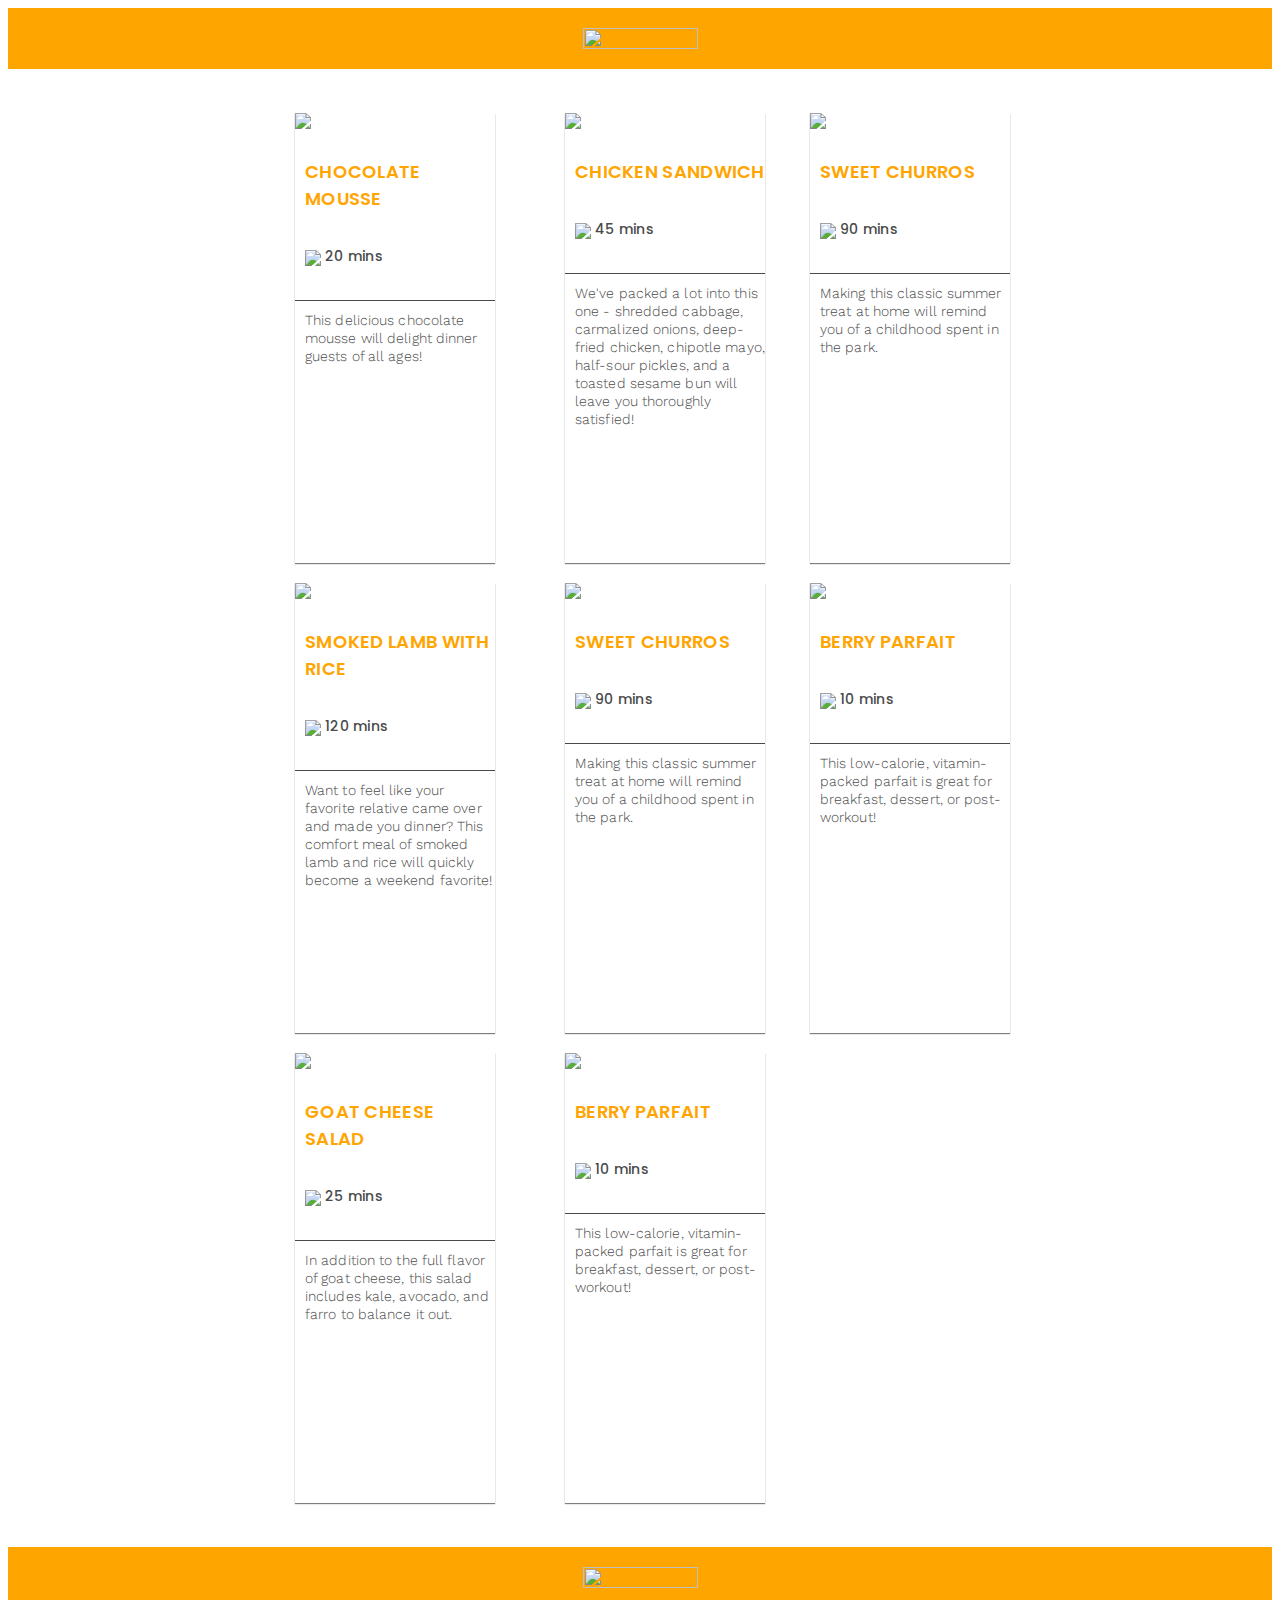
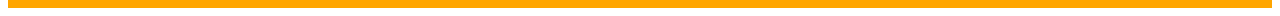
==== index.html @ 08251e48 "product page layouts" ====
<!DOCTYPE html>
<html>

  <head>
    <meta charset="utf-8">
    <title>Savory</title>
    <link rel="stylesheet" type="text/css" href="style.css" />
    <link href="https://fonts.googleapis.com/css?family=Poppins:400,600" rel="stylesheet">
    <link href="https://fonts.googleapis.com/css?family=Work+Sans" rel="stylesheet">
  </head>

  <body>

    <div class="container">

      <header>
        <img src="https://content.codecademy.com/courses/learn-css-grid/lesson-ii/savory.svg" class="logo">
      </header>

      <main>
        <div class="recipe a">
          <img src="https://content.codecademy.com/courses/learn-css-grid/lesson-ii/image-1.png" />
          <h2>CHOCOLATE MOUSSE</h2>
          <img src="https://content.codecademy.com/courses/learn-css-grid/lesson-ii/time.svg" class="time" />
          <p class="mins">20 mins</p>
          <p class="description">
            This delicious chocolate mousse will delight dinner guests of all ages!</p>
        </div>
        <div class="recipe b">
          <img src="https://content.codecademy.com/courses/learn-css-grid/lesson-ii/image-2.png" />
          <h2>SMOKED LAMB WITH RICE</h2>
          <img src="https://content.codecademy.com/courses/learn-css-grid/lesson-ii/time.svg" class="time" />
          <p class="mins">120 mins</p>
          <p class="description">
            Want to feel like your favorite relative came over and made you dinner? This comfort meal of smoked lamb and rice will quickly become a weekend favorite!
          </p>
        </div>
        <div class="recipe c">
          <img src="https://content.codecademy.com/courses/learn-css-grid/lesson-ii/image-5.png" />
          <h2>GOAT CHEESE SALAD</h2>
          <img src="https://content.codecademy.com/courses/learn-css-grid/lesson-ii/time.svg" class="time" />
          <p class="mins">25 mins</p>
          <p class="description">
            In addition to the full flavor of goat cheese, this salad includes kale, avocado, and farro to balance it out.</p>
        </div>
        <div class="recipe d">
          <img src="https://content.codecademy.com/courses/learn-css-grid/lesson-ii/image-4.png" />
          <h2>CHICKEN SANDWICH</h2>
          <img src="https://content.codecademy.com/courses/learn-css-grid/lesson-ii/time.svg" class="time" />
          <p class="mins">45 mins</p>
          <p class="description">
            We've packed a lot into this one - shredded cabbage, carmalized onions, deep-fried chicken, chipotle mayo, half-sour pickles, and a toasted sesame bun will leave you thoroughly satisfied!</p>
        </div>
        <div class="recipe e">
          <img src="https://content.codecademy.com/courses/learn-css-grid/lesson-ii/image-3.png" />
          <h2>SWEET CHURROS</h2>
          <img src="https://content.codecademy.com/courses/learn-css-grid/lesson-ii/time.svg" class="time" />
          <p class="mins">90 mins</p>
          <p class="description">
            Making this classic summer treat at home will remind you of a childhood spent in the park.</p>
        </div>
        <div class="recipe f">
          <img src="https://content.codecademy.com/courses/learn-css-grid/lesson-ii/image-6.png" />
          <h2>BERRY PARFAIT</h2>
          <img src="https://content.codecademy.com/courses/learn-css-grid/lesson-ii/time.svg" class="time" />
          <p class="mins">10 mins</p>
          <p class="description">
            This low-calorie, vitamin-packed parfait is great for breakfast, dessert, or post-workout!</p>
        </div>
        
        <div class="recipe e">
          <img src="https://content.codecademy.com/courses/learn-css-grid/lesson-ii/image-3.png" />
          <h2>SWEET CHURROS</h2>
          <img src="https://content.codecademy.com/courses/learn-css-grid/lesson-ii/time.svg" class="time" />
          <p class="mins">90 mins</p>
          <p class="description">
            Making this classic summer treat at home will remind you of a childhood spent in the park.</p>
        </div>
        <div class="recipe f">
          <img src="https://content.codecademy.com/courses/learn-css-grid/lesson-ii/image-6.png" />
          <h2>BERRY PARFAIT</h2>
          <img src="https://content.codecademy.com/courses/learn-css-grid/lesson-ii/time.svg" class="time" />
          <p class="mins">10 mins</p>
          <p class="description">
            This low-calorie, vitamin-packed parfait is great for breakfast, dessert, or post-workout!</p>
        </div>

      </main>

      <footer>
        <img src="https://content.codecademy.com/courses/learn-css-grid/lesson-ii/savory.svg" class="logo">
      </footer>

    </div>
  </body>

</html>
---- style.css ----
header, footer {
  background-color: #ffa500;
  text-align: center;
  min-width: 500px;
}

main {
  display: grid;
  grid-template-columns: 250px 250px;
  grid-template-rows: repeat(3, 450px);
  grid-gap: 20px;
  margin-top: 44px;
  justify-items: center;
  justify-content: center;
  align-items: stretch;
  align-content: center;
  grid-auto-rows: 500px;
  grid-auto-flow: column;
}

h2 {
  font-family: Poppins;
  font-size: 18px;
  font-weight: 600;
  letter-spacing: 0.3px;
  text-align: left;
  color: #ffa500;
  padding: 10px 0px 10px 10px;
}

img {
  width: 100%;
  height: auto;
}

.recipe {
  box-shadow: 0 1px 1px 0 rgba(0, 0, 0, 0.5);
  width: 200px;
}

.a {

}

.c {

}

.time {
  padding-left: 10px;
  padding-top: 10px;
  width: 20px;
  height: auto;
}

.mins {
  display: inline-block;
  font-family: Poppins;
  font-size: 14px;
  font-weight: 500;
  letter-spacing: 0.3px;
  text-align: left;
  color: #4a4a4a;
  position: relative;
  bottom: 5px;
}

.description {
  font-family: Work Sans;
  font-size: 14px;
  font-weight: 300;
  line-height: 1.29;
  letter-spacing: 0.1px;
  text-align: left;
  color: #4a4a4a;
  padding: 10px 0px 10px 10px;
  border-top: 1px solid #4a4a4a;
}

.logo {
  width: 115px;
  height: 21.1px;
  object-fit: contain;
  padding: 20px;
}

.container {
  min-width: 500px;
  margin: auto;
  grid-template-areas: "header header"
                       "nav nav"
                       "left right"
                       "footer footer";
  grid-template-columns: 200px 400px;
  grid-template-rows: 150px 200px 600px 200px;
}

header {
  grid-area: header;
}

footer {
  margin-top: 44px;
  grid-area: footer;
}

nav {
  grid-area: nav;
}

.left {
  grid-area: left;
}

.right {
  grid-area: right;
}
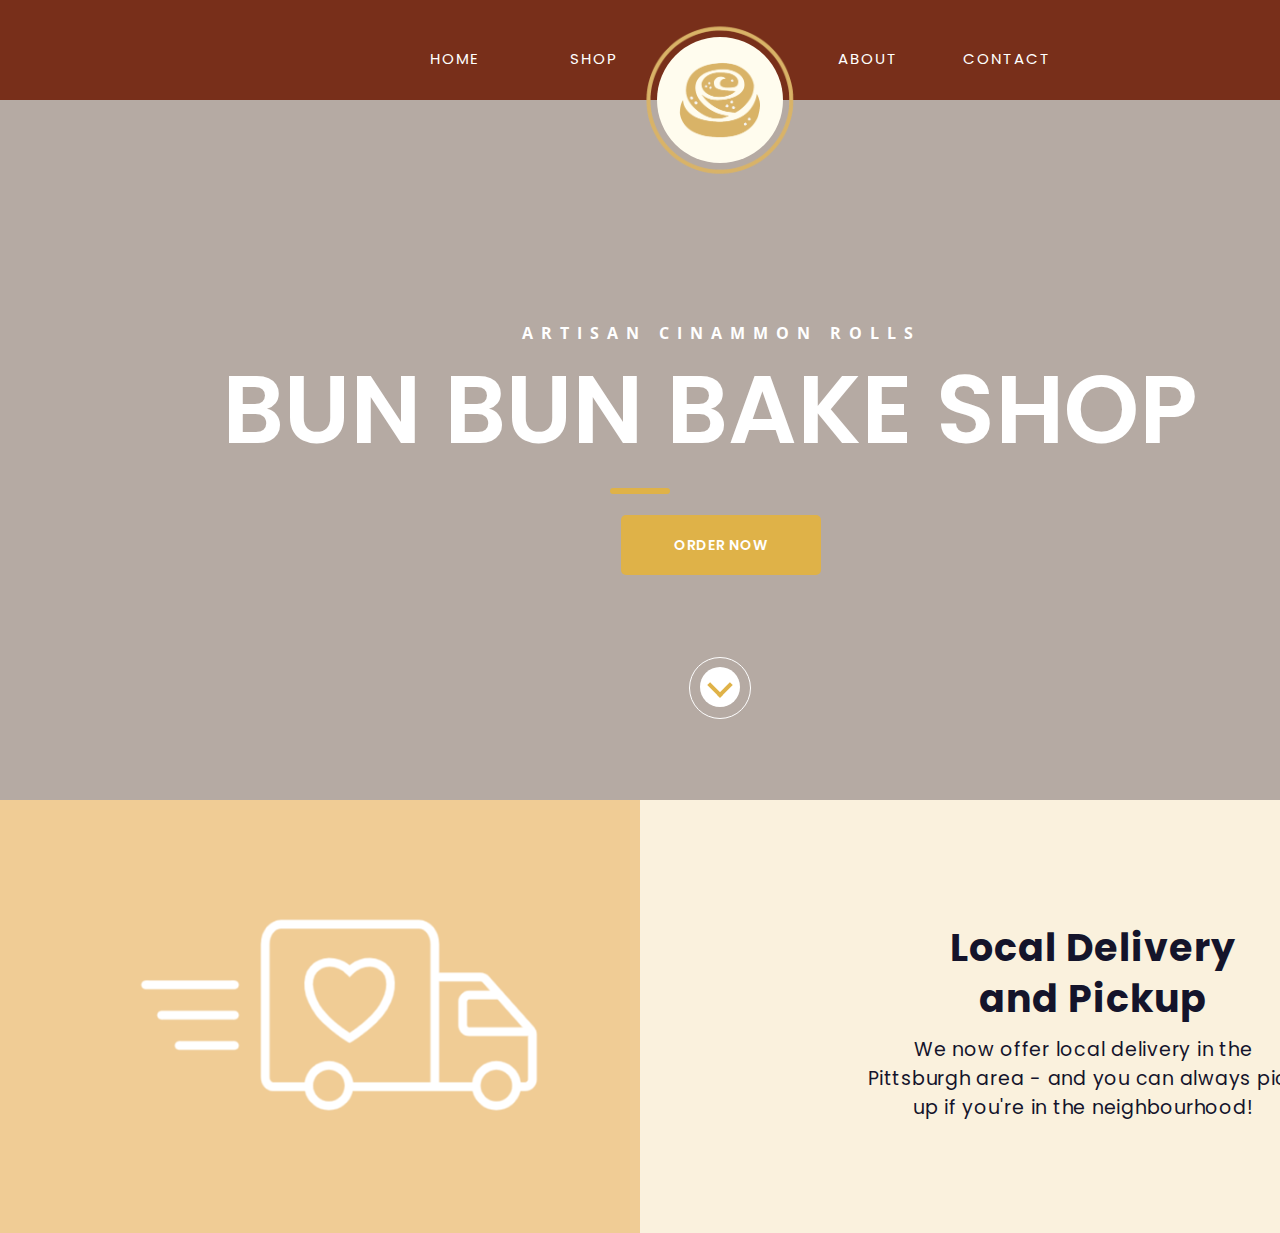
==== commit 3c786b10: "home page complete, static" ====
--- a/index.html
+++ b/index.html
@@ -1,97 +1,89 @@
-<!DOCTYPE html>
-<html>
+<!-- EXPORTED FROM FIGMA --> 
 
-  <head>
-    <meta charset="utf-8">
-    <title>Savory</title>
-    <link rel="stylesheet" type="text/css" href="style.css" />
-    <link href="https://fonts.googleapis.com/css?family=Poppins:400,600" rel="stylesheet">
-    <link href="https://fonts.googleapis.com/css?family=Work+Sans" rel="stylesheet">
-  </head>
+<html lang="en">
+          <head>
+            <meta charset="utf-8">
+          
+            <title>Bake Shop Home Page</title>
+            <meta name="description" content="Home page of Bun Bun Bake Shop, Nav Bar">
 
-  <body>
+            <link rel="stylesheet" href="style.css">
+            <link rel="preconnect" href="https://fonts.gstatic.com">
+            <link href="https://fonts.googleapis.com/css2?family=Poppins:wght@300;400;500;600;700&display=swap" rel="stylesheet">
+            <link href="https://fonts.googleapis.com/css2?family=Open+Sans:wght@400;700&display=swap" rel="stylesheet">
+            <!-- <link href="https://fonts.googleapis.com/css?family=Poppins" rel="stylesheet"> 
+            <link href="https://fonts.googleapis.com/css?family=Open+Sans" rel="stylesheet">
+            <link href="https://fonts.googleapis.com/css?family=Font+Awesome 5 Free&display=swap" rel="stylesheet"> -->
+          
+          </head>
+          
+          <body>
+              <div id="landing">
+                
+                <div  id="banner">
+                    
+                </div>
+                
 
-    <div class="container">
+                <div  id="bar">
+                </div>
+                <div class="nav" id="navhome">
+                  <div  id="navback"></div>
 
-      <header>
-        <img src="https://content.codecademy.com/courses/learn-css-grid/lesson-ii/savory.svg" class="logo">
-      </header>
+                  <ul>
+                    <li> HOME </li> <li> SHOP </li> <li> FILL </li><li> ABOUT </li> <li> CONTACT </li>
+                  </ul>
 
-      <main>
-        <div class="recipe a">
-          <img src="https://content.codecademy.com/courses/learn-css-grid/lesson-ii/image-1.png" />
-          <h2>CHOCOLATE MOUSSE</h2>
-          <img src="https://content.codecademy.com/courses/learn-css-grid/lesson-ii/time.svg" class="time" />
-          <p class="mins">20 mins</p>
-          <p class="description">
-            This delicious chocolate mousse will delight dinner guests of all ages!</p>
-        </div>
-        <div class="recipe b">
-          <img src="https://content.codecademy.com/courses/learn-css-grid/lesson-ii/image-2.png" />
-          <h2>SMOKED LAMB WITH RICE</h2>
-          <img src="https://content.codecademy.com/courses/learn-css-grid/lesson-ii/time.svg" class="time" />
-          <p class="mins">120 mins</p>
-          <p class="description">
-            Want to feel like your favorite relative came over and made you dinner? This comfort meal of smoked lamb and rice will quickly become a weekend favorite!
-          </p>
-        </div>
-        <div class="recipe c">
-          <img src="https://content.codecademy.com/courses/learn-css-grid/lesson-ii/image-5.png" />
-          <h2>GOAT CHEESE SALAD</h2>
-          <img src="https://content.codecademy.com/courses/learn-css-grid/lesson-ii/time.svg" class="time" />
-          <p class="mins">25 mins</p>
-          <p class="description">
-            In addition to the full flavor of goat cheese, this salad includes kale, avocado, and farro to balance it out.</p>
-        </div>
-        <div class="recipe d">
-          <img src="https://content.codecademy.com/courses/learn-css-grid/lesson-ii/image-4.png" />
-          <h2>CHICKEN SANDWICH</h2>
-          <img src="https://content.codecademy.com/courses/learn-css-grid/lesson-ii/time.svg" class="time" />
-          <p class="mins">45 mins</p>
-          <p class="description">
-            We've packed a lot into this one - shredded cabbage, carmalized onions, deep-fried chicken, chipotle mayo, half-sour pickles, and a toasted sesame bun will leave you thoroughly satisfied!</p>
-        </div>
-        <div class="recipe e">
-          <img src="https://content.codecademy.com/courses/learn-css-grid/lesson-ii/image-3.png" />
-          <h2>SWEET CHURROS</h2>
-          <img src="https://content.codecademy.com/courses/learn-css-grid/lesson-ii/time.svg" class="time" />
-          <p class="mins">90 mins</p>
-          <p class="description">
-            Making this classic summer treat at home will remind you of a childhood spent in the park.</p>
-        </div>
-        <div class="recipe f">
-          <img src="https://content.codecademy.com/courses/learn-css-grid/lesson-ii/image-6.png" />
-          <h2>BERRY PARFAIT</h2>
-          <img src="https://content.codecademy.com/courses/learn-css-grid/lesson-ii/time.svg" class="time" />
-          <p class="mins">10 mins</p>
-          <p class="description">
-            This low-calorie, vitamin-packed parfait is great for breakfast, dessert, or post-workout!</p>
-        </div>
-        
-        <div class="recipe e">
-          <img src="https://content.codecademy.com/courses/learn-css-grid/lesson-ii/image-3.png" />
-          <h2>SWEET CHURROS</h2>
-          <img src="https://content.codecademy.com/courses/learn-css-grid/lesson-ii/time.svg" class="time" />
-          <p class="mins">90 mins</p>
-          <p class="description">
-            Making this classic summer treat at home will remind you of a childhood spent in the park.</p>
-        </div>
-        <div class="recipe f">
-          <img src="https://content.codecademy.com/courses/learn-css-grid/lesson-ii/image-6.png" />
-          <h2>BERRY PARFAIT</h2>
-          <img src="https://content.codecademy.com/courses/learn-css-grid/lesson-ii/time.svg" class="time" />
-          <p class="mins">10 mins</p>
-          <p class="description">
-            This low-calorie, vitamin-packed parfait is great for breakfast, dessert, or post-workout!</p>
-        </div>
+                  <div id="carticon"> </div>
+                  <!--
+                  <span  id="e1_13">HOME</span>
+                  <span  id="e1_14">THE SHOP</span>
+                  <span  id="e1_15">ABOUT</span>
+                  <span  id="e1_16">CONTACT</span>
+                  -->
 
-      </main>
+                  <div class="logof">
+                    <div  id="e1_18"> </div>
+                    <div  id="e1_19"> </div>
+                  </div>
+                </div>
 
-      <footer>
-        <img src="https://content.codecademy.com/courses/learn-css-grid/lesson-ii/savory.svg" class="logo">
-      </footer>
+                <div id="e1_20">
+                  <span  id="subt"> Artisan Cinammon Rolls</span>
+                  <div id="e1_22">
+                    <div  id="e1_23">
+                      
+                    </div>
+                    <span  id="orderButton">ORDER NOW</span>
+                  </div>
+                  <span  id="e1_25">Bun Bun Bake Shop</span>
+                </div>
+                
+                <div id="e1_26">
+                  <div id="e1_27">
+                    <div  id="e1_28">
+                      
+                    </div>
+                    <div  id="e1_29">
+                      
+                    </div>
+                    <p>   <i class="arrow down" style="margin-left: 20.5;margin-top: 3px;"></i></p>
+                  </div>
+                </div> 
+              </div>
 
-    </div>
-  </body>
+              <!-- <div id="e1_33"> </div> -->
+              <div  class="splitrow" style="background-color:#F0CC95;left:0%;"> </div>
+              <div  class="splitrow" style="background-color:#FAF1DD;left:50%;"> </div>
+              <div id="hpicon"> </div>
+              
 
-</html>+              <div>
+                <!-- <div class="block"></div> -->
+                <h2 id="e1_35"> Local Delivery and Pickup </h2>
+                <!-- <span  id="e1_35">Local Delivery and Pickup</span> -->
+                <span  id="e1_36">We now offer local delivery in the Pittsburgh area - and you can always pick up if you're in the neighbourhood! </span>
+              </div>
+
+          </body>
+          </html>--- a/style.css
+++ b/style.css
@@ -114,4 +114,525 @@
 
 .right {
   grid-area: right;
-}+}
+
+#e1_3 { 
+  overflow:hidden;
+  background-color:rgba(255, 255, 255, 1);
+  width:1440px;
+  height:2305px;
+  position:absolute;
+}
+#landing { 
+  /* width:1440px;
+  height:800px;
+  position:absolute;
+  left:0px;
+  top:0px; */
+}
+#e1_5 { 
+  width:1440px;
+  height:800px;
+  position:absolute;
+  left:0px;
+  top:0px;
+}
+#banner { 
+  /* background-color:rgba(0, 0, 0, 0.36); */
+  width:1440px;
+  height:800px;
+  position:absolute;
+  left:0px;
+  top:0px;
+  background-image:url(images/eheader_bg.png);
+  background-repeat:no-repeat;
+  background-size:cover;
+  box-shadow:0 3000px rgb(50 20 0 / 36%) inset;
+}
+#e1_7 { 
+  transform: rotate(-90deg);
+    border: 1px solid rgba(255, 255, 255, 1);
+    width: 82px;
+    height: 1px;
+    position: relative;
+    /* left: 678px; */
+    top: 799px;
+    margin-left: auto;
+    margin-right: auto;
+}
+#e1_8 { 
+  transform: rotate(-3.12737043874882e-22deg);
+  border:1px solid rgba(255, 255, 255, 1);
+  width:530px;
+  height:1px;
+  position:absolute;
+  left:830px;
+  top:100px;
+}
+#e1_9 { 
+  transform: rotate(-3.3078712509457656e-16deg);
+  border:1px solid rgba(255, 255, 255, 1);
+  width:530px;
+  height:1px;
+  position:absolute;
+  left:80px;
+  top:100px;
+}
+#bar { 
+  background-color:rgba(223, 178, 72, 1);
+  width:60px;
+  height:6px;
+  position:relative;
+  /* left:691px; */
+  top:480px;
+  margin-left: auto;
+  margin-right:auto;
+  border-top-left-radius:50px;
+  border-top-right-radius:50px;
+  border-bottom-left-radius:50px;
+  border-bottom-right-radius:50px;
+}
+
+.nav {
+  margin:0;
+  padding: 20px 0;
+
+}
+
+.nav li {
+  color:white;
+  font-family:Poppins;
+  text-align:center;
+  font-size:15px;
+  letter-spacing:2;
+  line-height: 6.5px;
+  position:relative;
+  left:339px;
+  /* top:0px; */
+  display: inline-block;
+  width: 135px;
+
+}
+
+.block{
+  background-color:#F0CC95;
+  width:50%;
+  position:absolute;
+  left:0px;
+}
+
+#navbar { 
+  width:1441px;
+  height:183px;
+  position:absolute;
+  left:0px;
+  top:0px;
+
+}
+#navback { 
+  background-color:rgba(109, 26, 2, 0.85);
+  width:1441px;
+  height:100px;
+  position:absolute;
+  left:0px;
+  top:0px;
+}
+#e1_13 { 
+  color:rgba(255, 255, 255, 1);
+  width:135px;
+  height:100px;
+  position:absolute;
+  left:339px;
+  top:0px;
+  font-family:Poppins;
+  text-align:center;
+  font-size:15px;
+  letter-spacing:3;
+  line-height:px;
+}
+#e1_14 { 
+  color:rgba(255, 255, 255, 1);
+  width:135px;
+  height:100px;
+  position:absolute;
+  left:479px;
+  top:0px;
+  font-family:Poppins;
+  text-align:center;
+  font-size:15px;
+  letter-spacing:3;
+  line-height:px;
+}
+#e1_15 { 
+  color:rgba(255, 255, 255, 1);
+  width:134px;
+  height:100px;
+  position:absolute;
+  left:837px;
+  top:0px;
+  font-family:Poppins;
+  text-align:center;
+  font-size:15px;
+  letter-spacing:3;
+  line-height:px;
+}
+#e1_16 { 
+  color:rgba(255, 255, 255, 1);
+  width:135px;
+  height:100px;
+  position:absolute;
+  left:969px;
+  top:0px;
+  font-family:Poppins;
+  text-align:center;
+  font-size:15px;
+  letter-spacing:3;
+  line-height:px;
+}
+.logof { 
+  width:202px;
+  height:166px;
+  position:absolute;
+  left:619px;
+  top:17px;
+}
+#e1_18 { 
+  border-radius:500px;
+  background-color:rgba(255, 252, 238, 1);
+  width:126px;
+  height:126px;
+  position:absolute;
+  left:38px;
+  top:20px;
+}
+#e1_19 { 
+  width:202px;
+  height:166px;
+  position:absolute;
+  left:0px;
+  top:0px;
+  background-image:url(images/e95_957843_transparent_cinnamon_rolls_png_cinnamon_roll_icon_png_1.png);
+  background-repeat:no-repeat;
+  background-size:cover;
+}
+#e1_20 { 
+  width:1440px;
+  height:249px;
+  position:absolute;
+  left:1px;
+  top:326px;
+}
+#subt { 
+
+  color: white;
+    font-family: Open Sans;
+    font-style: normal;
+    font-weight: bold;
+    font-size: 16px;
+    line-height: 14px;
+    /* display: flex; */
+    /* align-items: center; */
+    /* text-align: center; */
+    letter-spacing: 0.5em;
+    text-transform: uppercase;
+    position: absolute;
+    left: 50%;
+    transform: translate(-50%, 0%);
+
+    /*
+  color: white;
+  font-family: Open Sans;
+  font-style: normal;
+  font-weight: bold;
+  font-size: 16px;
+  line-height: 14px;  
+  display: flex;
+  align-items: center;
+  text-align: center;
+  letter-spacing: 0.5em;
+  text-transform: uppercase;
+
+  /*transform: rotate(-5.148328309985126e-15deg);
+  color:rgba(255, 255, 255, 1);
+  width:1440px;
+  height:18.385713577270508px;
+  position:absolute;
+  left:0px;
+  top:1.1368683772161603e-13px;
+  font-family:Open Sans;
+  text-align:center;
+  font-size:16px;
+  letter-spacing:50;
+  line-height:px; */
+}
+#e1_22 { 
+  width:200px;
+  height:60px;
+  position:absolute;
+  left:620px;
+  top:189px;
+}
+#e1_23 { 
+  background-color:rgba(223.00000190734863, 178.00000458955765, 72.00000330805779, 1);
+  width:200px;
+  height:60px;
+  position:absolute;
+  left:0px;
+  top:0px;
+  border-top-left-radius:5px;
+  border-top-right-radius:5px;
+  border-bottom-left-radius:5px;
+  border-bottom-right-radius:5px;
+}
+#orderButton { 
+  position: absolute;
+  left: 51%;
+  right: 0%;
+  top: 0%;
+  bottom: 0%;
+  transform: translate(-50%,0%);
+  
+  font-family: Poppins;
+  font-style: normal;
+  font-weight: 600;
+  font-size: 14px;
+  line-height: 20px;
+  /* or 143% */
+  
+  display: flex;
+  align-items: center;
+  text-align: center;
+  letter-spacing: 0.05em;
+  color:white;
+
+/*
+  color:rgba(255, 255, 255, 1);
+  width:200px;
+  height:60px;
+  position:absolute;
+  left:0px;
+  top:0px;
+  font-family:Poppins;
+  text-align:center;
+  font-size:14px;
+  letter-spacing:5;
+  line-height:px;
+  */
+}
+#e1_25 { 
+  color:rgba(255, 255, 255, 1);
+  width:998px;
+  height:139px;
+  position:absolute;
+  left:221px;
+  top:14px;
+  
+  /*
+  font-family:Poppins;
+  text-align:center;
+  font-size:96px;
+  letter-spacing:0;
+  line-height:px; */
+
+  font-family: Poppins;
+  font-style: normal;
+  font-weight: 550;
+  font-size: 96px;
+  line-height: 0px;
+  /* or 0% */
+  
+  display: flex;
+  align-items: center;
+  text-align: center;
+  text-transform: uppercase;
+}
+#e1_26 { 
+  width:60px;
+  height:60px;
+  position:absolute;
+  left:690px;
+  top:657px;
+}
+#e1_27 { 
+  width:60px;
+  height:60px;
+  position:absolute;
+  left:0px;
+  top:0px;
+}
+#e1_28 { 
+  border-radius:500px;
+  border:1px solid rgba(255, 255, 255, 1);
+  width:60px;
+  height:60px;
+  position:absolute;
+  left:-1px;
+  top:0px;
+}
+#e1_29 { 
+  border-radius:500px;
+  background-color:rgba(255, 255, 255, 1);
+  width:40px;
+  height:40px;
+  position:absolute;
+  left:10px;
+  top:10px;
+}
+#e1_30 { 
+  color:rgba(51.00000075995922, 51.00000075995922, 51.00000075995922, 1);
+  width:40px;
+  height:40.000003814697266px;
+  position:absolute;
+  left:10px;
+  top:9.999990463256836px;
+  font-family:Font Awesome 5 Free;
+  text-align:center;
+  font-size:20px;
+  letter-spacing:0;
+}
+#e1_31 { 
+  border:2px solid rgba(255, 255, 255, 1);
+  width:24px;
+  height:43px;
+  position:absolute;
+  left:38px;
+  top:388px;
+}
+#e1_32 { 
+  transform: rotate(180deg);
+  border:2px solid rgba(255, 255, 255, 1);
+  width:24px;
+  height:43px;
+  position:absolute;
+  left:1407px;
+  top:388px;
+}
+#e1_33 { 
+  background-color:rgba(249.6875050663948, 241.0063236951828, 220.55729538202286, 1);
+  width:1440px;
+  height:433px;
+  position:absolute;
+  left:0px;
+  top:800px;
+}
+#e1_34 { 
+  background-color:rgba(240.12501418590546, 203.7060508131981, 149.07761335372925, 1);
+  width:721px;
+  height:433px;
+  position:absolute;
+  left:0px;
+  top:800px;
+}
+
+h2 {
+  font-family: Poppins;
+  font-style: normal;
+  font-weight: 700;
+  font-size: 38px;
+  line-height: 136%; 
+  
+  text-align: center;
+  letter-spacing: 1px;
+  
+  color: #14142B;
+}
+
+#e1_35 { 
+  position: absolute;
+  width:365px;
+  height:102px;
+  left:900px;
+  top:880px;
+  /*
+  left: 62.5%;
+  right: 12.15%;
+  top: 38.83%;
+  bottom: 56.75%; */
+  /*
+  font-family: Poppins;
+  font-style: normal;
+  font-weight: 700;
+  font-size: 38px;
+  line-height: 136%; 
+  
+  text-align: center;
+  letter-spacing: 1px;
+  
+  color: #14142B;
+  */
+
+}
+#e1_36 { 
+  color:rgba(20.113124437630177, 19.65625025331974, 42.5000012665987, 1);
+  width:438px;
+  position:absolute;
+  left:864px;
+  top:1035px;
+  font-family:Poppins;
+  text-align:center;
+  font-size:19px;
+  letter-spacing:0.75;
+  line-height:px;
+}
+
+
+.arrow {
+    border: solid rgb(223 178 72);
+    border-width: 0 4px 4px 0;
+    display: inline-block;
+    padding: 7px;
+
+}
+
+.down {
+  transform: rotate(45deg);
+  -webkit-transform: rotate(45deg);
+}
+
+.splitrow {
+  /* background-color: rgba(249.6875050663948, 241.0063236951828, 220.55729538202286, 1); */
+    width: 50%;
+    height: 433px;
+    position: absolute;
+    top: 800px;
+}
+/*
+#hpicon{
+  position: absolute;
+  width: 442px;
+  height: 320px;
+  left: 114px;
+  top: 56px;
+
+  background: url(images/truck_icon.png);
+} */
+
+#hpicon{
+    position: absolute;
+    width: 450;
+    height: 380px;
+    left: 114px;
+    top: 790;
+    background: url(images/truck_icon.png);
+    background-size: cover;
+}
+/*
+#carticon{
+    position: absolute;
+    width: 450;
+    height: 380px;
+    left: 114px;
+    top: 790;
+    background: url(images/shopping-cart-icon.png);
+    background-size: cover;
+} */
+
+#carticon {
+    position: absolute;
+    width: 45px;
+    height: 37px;
+    left: 1340;
+    top: 35;
+    background: url(images/shopping-cart-icon.png);
+    background-size: 45px;
+}
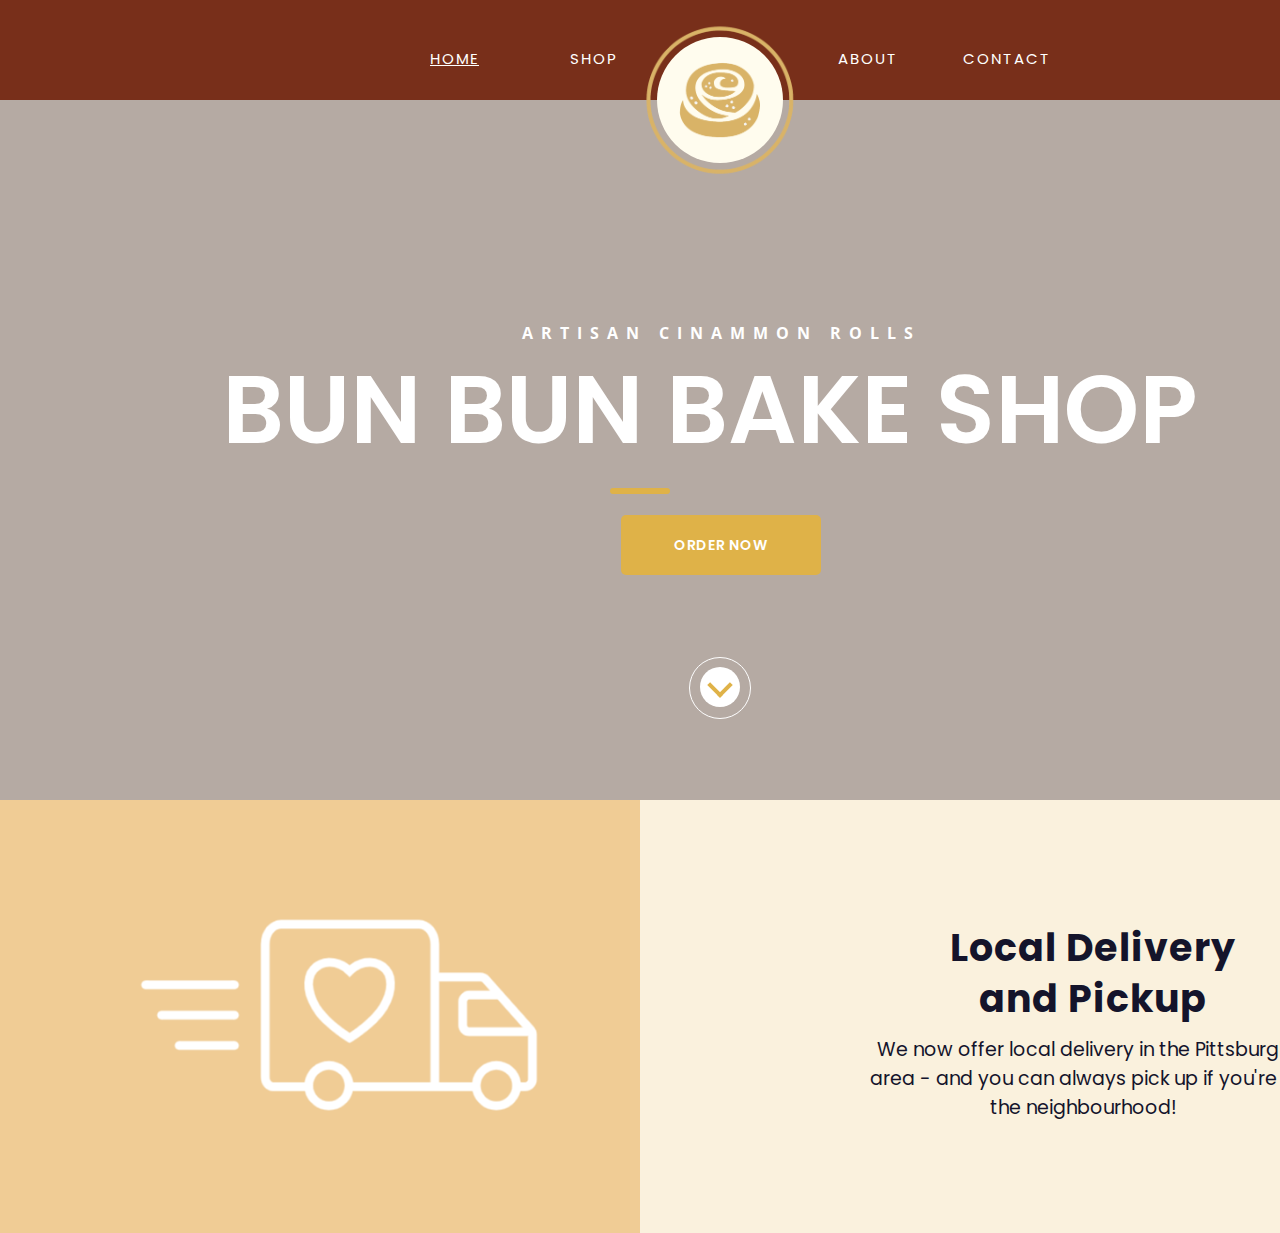
==== commit 2eb424cb: "adding feedback and links, removed dead code on home page" ====
--- a/index.html
+++ b/index.html
@@ -1,6 +1,5 @@
-<!-- EXPORTED FROM FIGMA --> 
-
-<html lang="en">
+<!DOCTYPE html>
+<html>
           <head>
             <meta charset="utf-8">
           
@@ -11,9 +10,6 @@
             <link rel="preconnect" href="https://fonts.gstatic.com">
             <link href="https://fonts.googleapis.com/css2?family=Poppins:wght@300;400;500;600;700&display=swap" rel="stylesheet">
             <link href="https://fonts.googleapis.com/css2?family=Open+Sans:wght@400;700&display=swap" rel="stylesheet">
-            <!-- <link href="https://fonts.googleapis.com/css?family=Poppins" rel="stylesheet"> 
-            <link href="https://fonts.googleapis.com/css?family=Open+Sans" rel="stylesheet">
-            <link href="https://fonts.googleapis.com/css?family=Font+Awesome 5 Free&display=swap" rel="stylesheet"> -->
           
           </head>
           
@@ -31,16 +27,11 @@
                   <div  id="navback"></div>
 
                   <ul>
-                    <li> HOME </li> <li> SHOP </li> <li> FILL </li><li> ABOUT </li> <li> CONTACT </li>
+                    <li style="text-decoration:underline;"> HOME </li> <li> <a href="browsing.html">SHOP</a> </li> <li> FILL </li><li> ABOUT </li> <li> CONTACT </li>
                   </ul>
 
                   <div id="carticon"> </div>
-                  <!--
-                  <span  id="e1_13">HOME</span>
-                  <span  id="e1_14">THE SHOP</span>
-                  <span  id="e1_15">ABOUT</span>
-                  <span  id="e1_16">CONTACT</span>
-                  -->
+
 
                   <div class="logof">
                     <div  id="e1_18"> </div>
@@ -67,21 +58,18 @@
                     <div  id="e1_29">
                       
                     </div>
-                    <p>   <i class="arrow down" style="margin-left: 20.5;margin-top: 3px;"></i></p>
+                    <p>   <i class="arrow down" style="margin-left:20.5px;margin-top: 3px;"></i></p>
                   </div>
                 </div> 
               </div>
 
-              <!-- <div id="e1_33"> </div> -->
               <div  class="splitrow" style="background-color:#F0CC95;left:0%;"> </div>
               <div  class="splitrow" style="background-color:#FAF1DD;left:50%;"> </div>
               <div id="hpicon"> </div>
               
 
               <div>
-                <!-- <div class="block"></div> -->
                 <h2 id="e1_35"> Local Delivery and Pickup </h2>
-                <!-- <span  id="e1_35">Local Delivery and Pickup</span> -->
                 <span  id="e1_36">We now offer local delivery in the Pittsburgh area - and you can always pick up if you're in the neighbourhood! </span>
               </div>
 
--- a/style.css
+++ b/style.css
@@ -138,7 +138,6 @@
   top:0px;
 }
 #banner { 
-  /* background-color:rgba(0, 0, 0, 0.36); */
   width:1440px;
   height:800px;
   position:absolute;
@@ -204,7 +203,7 @@
   font-family:Poppins;
   text-align:center;
   font-size:15px;
-  letter-spacing:2;
+  letter-spacing:2px;
   line-height: 6.5px;
   position:relative;
   left:339px;
@@ -212,6 +211,19 @@
   display: inline-block;
   width: 135px;
 
+}
+
+a {
+  color:white;
+  text-decoration: none;
+}
+
+a:link {
+  text-decoration: none;
+}
+
+a:hover {
+  text-decoration: underline;
 }
 
 .block{
@@ -338,32 +350,6 @@
     position: absolute;
     left: 50%;
     transform: translate(-50%, 0%);
-
-    /*
-  color: white;
-  font-family: Open Sans;
-  font-style: normal;
-  font-weight: bold;
-  font-size: 16px;
-  line-height: 14px;  
-  display: flex;
-  align-items: center;
-  text-align: center;
-  letter-spacing: 0.5em;
-  text-transform: uppercase;
-
-  /*transform: rotate(-5.148328309985126e-15deg);
-  color:rgba(255, 255, 255, 1);
-  width:1440px;
-  height:18.385713577270508px;
-  position:absolute;
-  left:0px;
-  top:1.1368683772161603e-13px;
-  font-family:Open Sans;
-  text-align:center;
-  font-size:16px;
-  letter-spacing:50;
-  line-height:px; */
 }
 #e1_22 { 
   width:200px;
@@ -397,7 +383,6 @@
   font-weight: 600;
   font-size: 14px;
   line-height: 20px;
-  /* or 143% */
   
   display: flex;
   align-items: center;
@@ -405,19 +390,6 @@
   letter-spacing: 0.05em;
   color:white;
 
-/*
-  color:rgba(255, 255, 255, 1);
-  width:200px;
-  height:60px;
-  position:absolute;
-  left:0px;
-  top:0px;
-  font-family:Poppins;
-  text-align:center;
-  font-size:14px;
-  letter-spacing:5;
-  line-height:px;
-  */
 }
 #e1_25 { 
   color:rgba(255, 255, 255, 1);
@@ -543,23 +515,6 @@
   height:102px;
   left:900px;
   top:880px;
-  /*
-  left: 62.5%;
-  right: 12.15%;
-  top: 38.83%;
-  bottom: 56.75%; */
-  /*
-  font-family: Poppins;
-  font-style: normal;
-  font-weight: 700;
-  font-size: 38px;
-  line-height: 136%; 
-  
-  text-align: center;
-  letter-spacing: 1px;
-  
-  color: #14142B;
-  */
 
 }
 #e1_36 { 
@@ -590,49 +545,30 @@
 }
 
 .splitrow {
-  /* background-color: rgba(249.6875050663948, 241.0063236951828, 220.55729538202286, 1); */
     width: 50%;
     height: 433px;
     position: absolute;
     top: 800px;
 }
-/*
-#hpicon{
-  position: absolute;
-  width: 442px;
-  height: 320px;
-  left: 114px;
-  top: 56px;
-
-  background: url(images/truck_icon.png);
-} */
+
 
 #hpicon{
     position: absolute;
-    width: 450;
+    width: 450px;
     height: 380px;
     left: 114px;
-    top: 790;
+    top: 790px;
     background: url(images/truck_icon.png);
     background-size: cover;
 }
-/*
-#carticon{
-    position: absolute;
-    width: 450;
-    height: 380px;
-    left: 114px;
-    top: 790;
-    background: url(images/shopping-cart-icon.png);
-    background-size: cover;
-} */
+
 
 #carticon {
     position: absolute;
     width: 45px;
     height: 37px;
-    left: 1340;
-    top: 35;
+    left: 1340px;
+    top: 35px;
     background: url(images/shopping-cart-icon.png);
     background-size: 45px;
 }
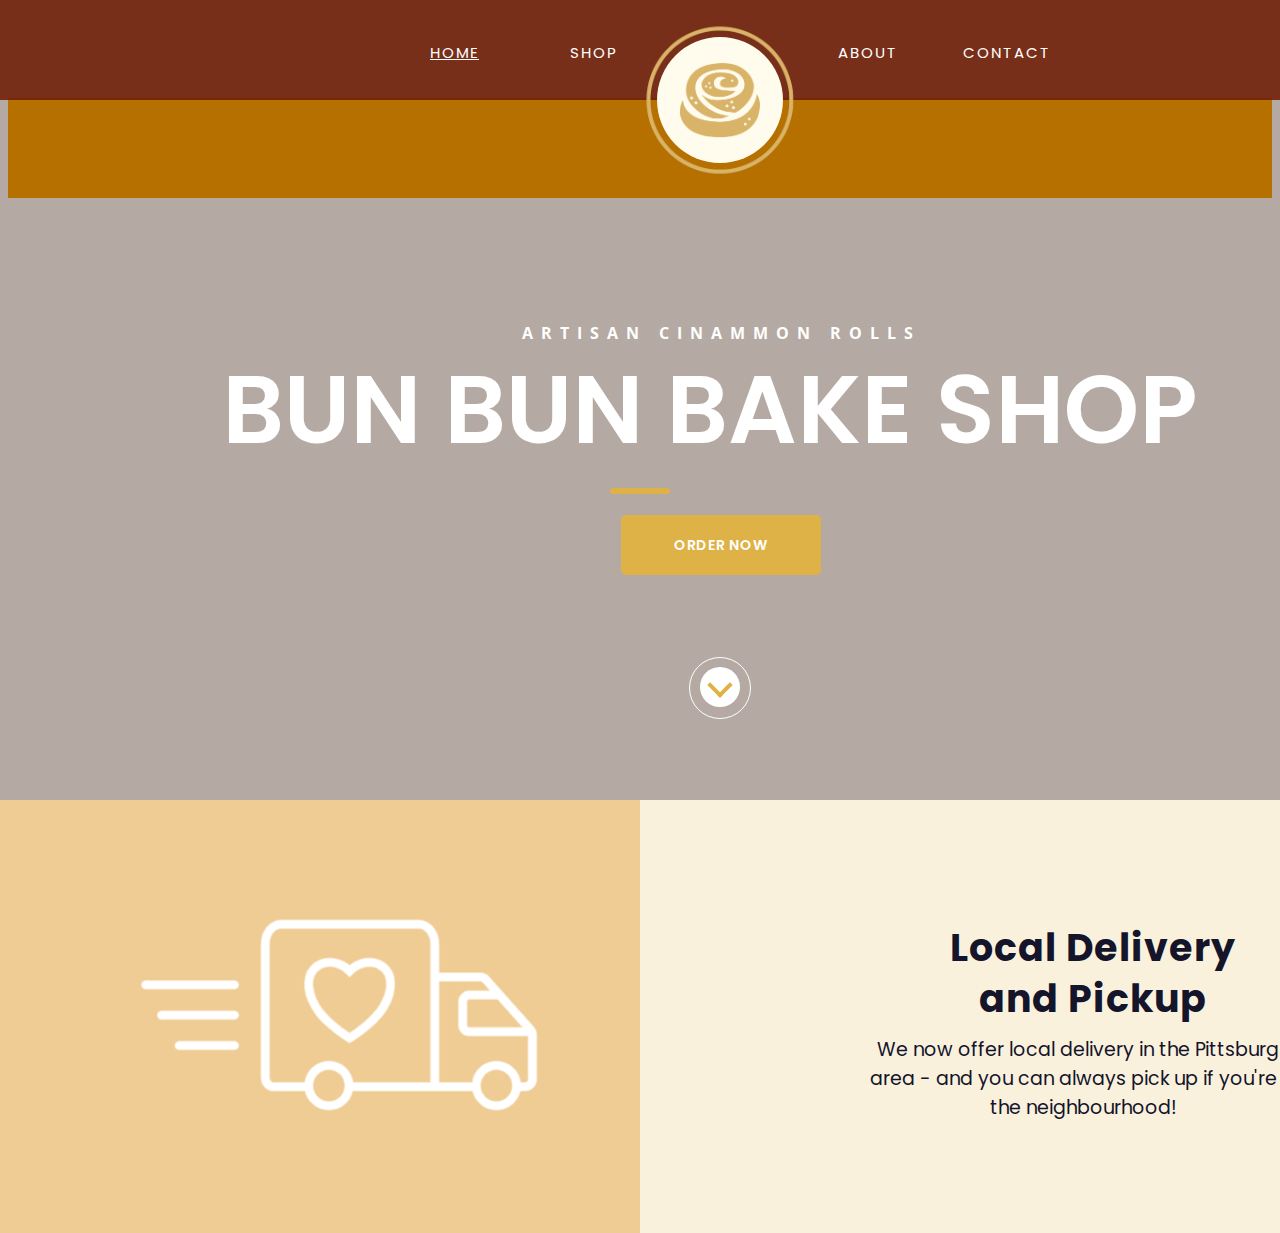
==== commit 44c30e32: "product browsing page linked + images" ====
--- a/index.html
+++ b/index.html
@@ -26,7 +26,7 @@
                 <div class="nav" id="navhome">
                   <div  id="navback"></div>
 
-                  <ul>
+                  <ul style="margin-top: 10px;">
                     <li style="text-decoration:underline;"> HOME </li> <li> <a href="browsing.html">SHOP</a> </li> <li> FILL </li><li> ABOUT </li> <li> CONTACT </li>
                   </ul>
 
@@ -73,5 +73,7 @@
                 <span  id="e1_36">We now offer local delivery in the Pittsburgh area - and you can always pick up if you're in the neighbourhood! </span>
               </div>
 
+
+              <div class="foot"> </div>
           </body>
           </html>--- a/style.css
+++ b/style.css
@@ -6,10 +6,10 @@
 
 main {
   display: grid;
-  grid-template-columns: 250px 250px;
-  grid-template-rows: repeat(3, 450px);
-  grid-gap: 20px;
-  margin-top: 44px;
+  grid-template-columns: 430px 430px;
+  grid-template-rows: repeat(3, 270px);
+  grid-gap: 75px;
+  /*margin-top: 75px; */
   justify-items: center;
   justify-content: center;
   align-items: stretch;
@@ -28,14 +28,54 @@
   padding: 10px 0px 10px 10px;
 }
 
+h3 {
+  font-family: Poppins;
+  font-size: 22px;
+  font-weight: 500;
+  letter-spacing: 0.3px;
+  text-align: left;
+  color: #ffa500;
+  padding: 10px 0px 10px 10px;
+  margin-bottom: 0px;
+}
+
+h4 {
+  font-family: Poppins;
+  font-size: 16px;
+  font-weight: 400;
+  letter-spacing: 0.3px;
+  text-align: left;
+  color: rgba(0,0,0,0.8);
+  padding: 5px 0px 10px 10px;
+  margin-top:0px;
+}
+
+.description {
+  font-family: Open Sans;
+  font-size: 13px; 
+  font-weight: 400px;
+  color: rgba(0,0,0,0.8);
+  letter-spacing: 0.3px;
+  text-align: left;
+  padding: 10px 0px 10px 10px;
+  margin-bottom: 0px;
+
+}
+
 img {
   width: 100%;
   height: auto;
 }
 
-.recipe {
-  box-shadow: 0 1px 1px 0 rgba(0, 0, 0, 0.5);
-  width: 200px;
+.order {
+  box-shadow: 3px 3px 8px rgba(0, 0, 0, 0.25);
+  /* box-shadow: 0 1px 1px 0 rgba(0, 0, 0, 0.5); */
+  width: 400px;
+  border-top-left-radius:30px;
+  border-top-right-radius:30px;
+  border-bottom-left-radius:30px;
+  border-bottom-right-radius:30px;
+  height: 270px;
 }
 
 .a {
@@ -65,6 +105,7 @@
   bottom: 5px;
 }
 
+/*
 .description {
   font-family: Work Sans;
   font-size: 14px;
@@ -76,6 +117,7 @@
   padding: 10px 0px 10px 10px;
   border-top: 1px solid #4a4a4a;
 }
+*/
 
 .logo {
   width: 115px;
@@ -87,9 +129,7 @@
 .container {
   min-width: 500px;
   margin: auto;
-  grid-template-areas: "header header"
-                       "nav nav"
-                       "left right"
+  grid-template-areas: "left right"
                        "footer footer";
   grid-template-columns: 200px 400px;
   grid-template-rows: 150px 200px 600px 200px;
@@ -572,3 +612,246 @@
     background: url(images/shopping-cart-icon.png);
     background-size: 45px;
 }
+
+.prod-img{
+  width: 240px;
+  object-fit: cover;
+  height: 270px;
+  border-top-left-radius:30px;
+  border-bottom-left-radius:30px;
+  float: left;
+}
+
+.prod-info {
+   float: right;
+   width: 150px;
+   /* height: 100%; */
+
+    .content {
+      padding: 1em;
+      position: relative;
+      z-index: 1;
+    }
+  }
+
+.plus-img{
+  width: 50px;
+  object-fit: cover;
+  height: 50px;
+  float:right;
+  padding-right: 18px;
+  padding-bottom: 18px;
+  top: 35px;
+  margin-top: 35px;
+}
+
+.foot {
+  width: 100%;
+  height: 100px;
+  background-color: #ffa500;
+}
+
+/* Dropdown Button */
+.dropbtn {
+  background-color: #4CAF50;
+  color: white;
+  padding: 16px;
+  font-size: 16px;
+  border: none;
+  left:50%;
+}
+
+/* The container <div> - needed to position the dropdown content */
+.dropdown {
+  position: relative;
+  display: inline-block;
+}
+
+/* Dropdown Content (Hidden by Default) */
+.dropdown-content {
+  display: none;
+  position: absolute;
+  background-color: #f1f1f1;
+  min-width: 160px;
+  box-shadow: 0px 8px 16px 0px rgba(0,0,0,0.2);
+  z-index: 1;
+}
+
+/* Links inside the dropdown */
+.dropdown-content a {
+  color: black;
+  padding: 12px 16px;
+  text-decoration: none;
+  display: block;
+}
+
+/* Change color of dropdown links on hover */
+.dropdown-content a:hover {background-color: #ddd;}
+
+/* Show the dropdown menu on hover */
+.dropdown:hover .dropdown-content {display: block;}
+
+/* Change the background color of the dropdown button when the dropdown content is shown */
+.dropdown:hover .dropbtn {background-color: #3e8e41;}
+
+
+/* Product Cards */
+/*
+@import url(https://fonts.googleapis.com/css?family=Open+Sans:300,400,700);
+// Variables
+$regal-blue: #034378;
+$san-juan: #2d4e68;
+$bermuda: #77d7b9;
+$white: #fff;
+$black: #000;
+$open-sans: 'Open Sans',
+sans-serif;
+// clear-fix mixin
+@mixin cf {
+  &::before,
+  &::after {
+    content: '';
+    display: table;
+  }
+  &::after {
+    clear: both;
+  }
+}
+
+* {
+  box-sizing: border-box;
+}
+
+.cardTitle {
+  text-decoration: none;
+}
+
+.title {
+  font-family: $open-sans;
+  font-weight: 300;
+}
+
+.row {
+  max-width: 900px;
+  margin: 50px auto 0;
+}
+
+// Base styles
+.card {
+  float: left;
+  padding: 0 1.7rem;
+  width: 80%;
+  .menu-content {
+    @include cf;
+    margin: 0;
+    padding: 0;
+    list-style-type: none;
+    li {
+      display: inline-block;
+    }
+    a {
+      color: $white;
+    }
+    span {
+      position: absolute;
+      left: 50%;
+      top: 0;
+      font-size: 10px;
+      font-weight: 700;
+      font-family: 'Open Sans';
+      transform: translate(-50%, 0);
+    }
+  }
+  .wrapper {
+    background-color: $white;
+    position: relative;
+    overflow: hidden;
+    box-shadow: 0 19px 38px rgba($black, 0.3), 0 15px 12px rgba($black, 0.2);
+  }
+  .data {
+    float: right;
+    width: 60%;
+   height: 100%;
+    .content {
+      padding: 1em;
+      position: relative;
+      z-index: 1;
+    }
+  }
+  .author {
+    font-size: 12px;
+  }
+  .title {
+    margin-top: 10px;
+  }
+  .price {
+    height: 30px;
+    margin: 0;
+  }
+  input[type='checkbox'] {
+    display: none;
+  }
+  input[type='checkbox']:checked + .menu-content {
+    transform: translateY(-60px);
+  }
+}
+
+// First example styles
+.example-1 {
+  .wrapper {
+
+   
+  }
+  .date {
+    position: absolute;
+    top: 0;
+    left: 0;
+    background-color: $bermuda;
+    color: $white;
+    padding: 0.8em;
+    span {
+      display: block;
+      text-align: center;
+    }
+    .day {
+      font-weight: 700;
+      font-size: 24px;
+      text-shadow: 2px 3px 2px rgba($black, 0.18);
+    }
+    .month {
+      text-transform: uppercase;
+    }
+    .month,
+    .year {
+      font-size: 12px;
+    }
+  }
+  .content {
+    background-color: $white;
+    box-shadow: 0 5px 30px 10px rgba($black, 0.3);
+  }
+  .title {
+    a {
+      color: lighten($black, 50%);
+    }
+  }
+}
+
+.image {
+  float: left;
+  width: 40%;
+}
+
+.book-image {
+  width: 100%;
+  display: block;
+  height: 80%;
+  margin-top: auto;
+  margin-bottom: auto;
+}
+
+
+*/
+
+
+
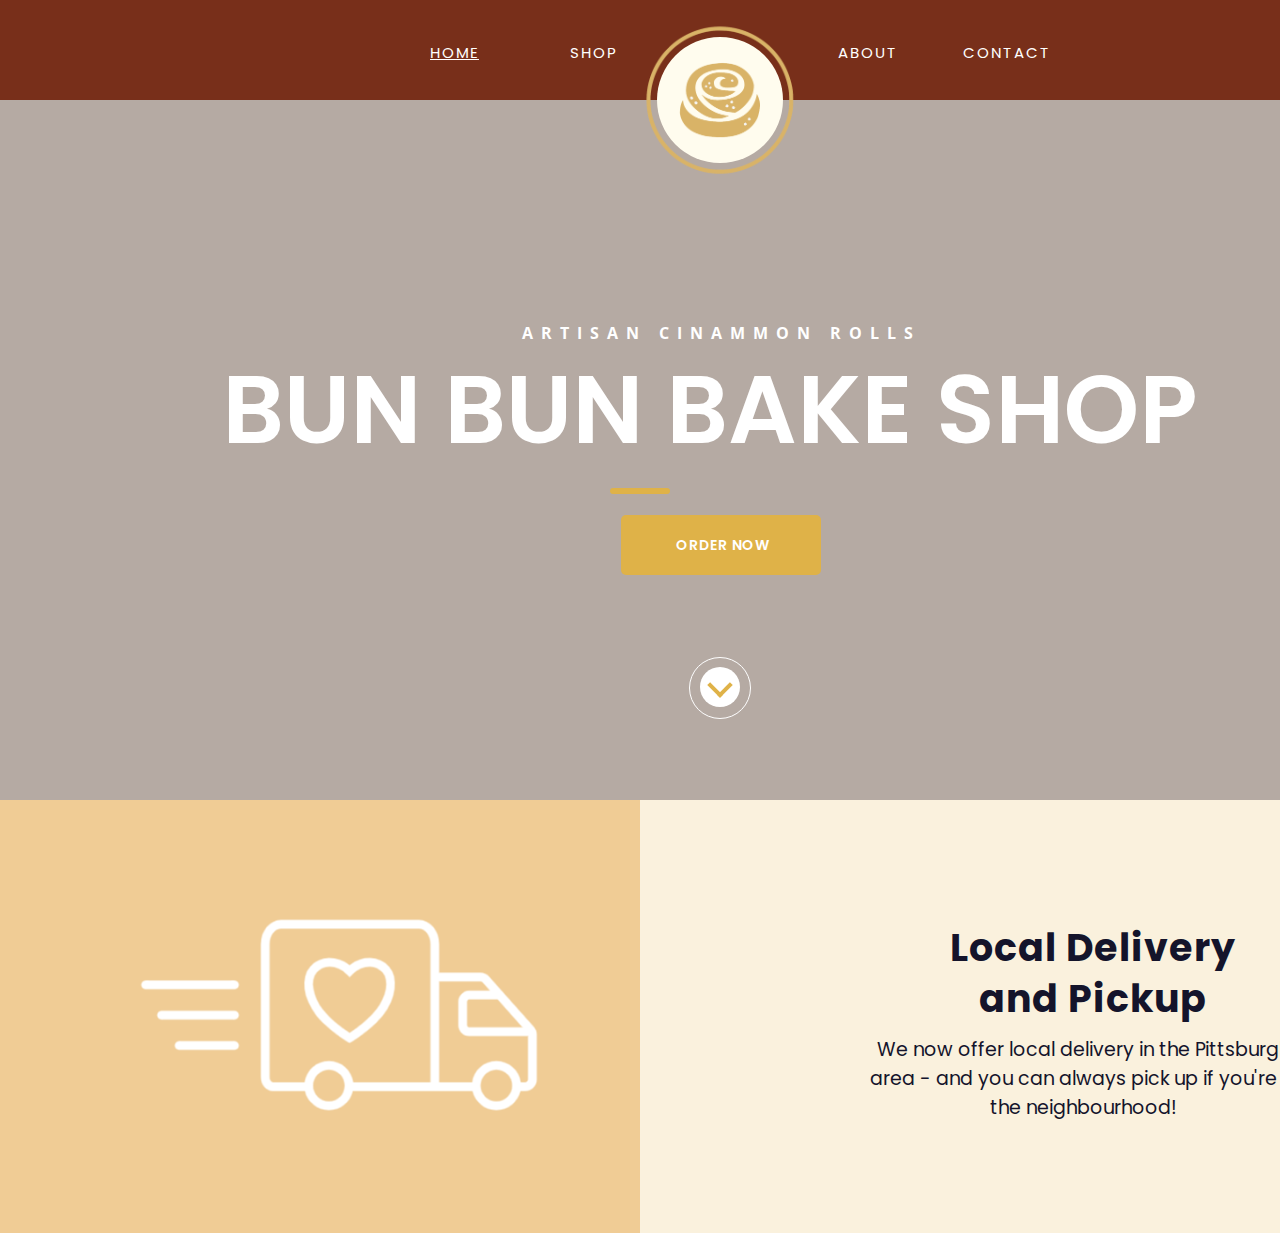
==== commit a5f76d44: "connect to prod pages - extra credit" ====
--- a/index.html
+++ b/index.html
@@ -3,7 +3,7 @@
           <head>
             <meta charset="utf-8">
           
-            <title>Bake Shop Home Page</title>
+            <title>Bun Bun Bake Shop Home</title>
             <meta name="description" content="Home page of Bun Bun Bake Shop, Nav Bar">
 
             <link rel="stylesheet" href="style.css">
@@ -41,12 +41,13 @@
 
                 <div id="e1_20">
                   <span  id="subt"> Artisan Cinammon Rolls</span>
+                  <a href="browsing.html">
                   <div id="e1_22">
                     <div  id="e1_23">
                       
                     </div>
                     <span  id="orderButton">ORDER NOW</span>
-                  </div>
+                  </div> </a>
                   <span  id="e1_25">Bun Bun Bake Shop</span>
                 </div>
                 
@@ -73,7 +74,13 @@
                 <span  id="e1_36">We now offer local delivery in the Pittsburgh area - and you can always pick up if you're in the neighbourhood! </span>
               </div>
 
-
+              <!--
               <div class="foot"> </div>
+              <footer>
+                <div class="foot"> 
+                  <p class="foot-text">Bun Bun Bake Shop</p>
+                </div>
+              </footer>
+            -->
           </body>
           </html>--- a/style.css
+++ b/style.css
@@ -8,8 +8,9 @@
   display: grid;
   grid-template-columns: 430px 430px;
   grid-template-rows: repeat(3, 270px);
+  /* grid-template-rows: 40px 270px 270px 270px; */
   grid-gap: 75px;
-  /*margin-top: 75px; */
+  margin-top: 45px;
   justify-items: center;
   justify-content: center;
   align-items: stretch;
@@ -17,6 +18,26 @@
   grid-auto-rows: 500px;
   grid-auto-flow: column;
 }
+
+.prod {
+  width: 50%;
+  display: inline-block;
+  /*
+  display: grid;
+  grid-template-columns: 430px 430px;
+  grid-template-rows: 870px; 
+  /* grid-template-rows: 40px 270px 270px 270px; 
+  grid-gap: 75px;
+  margin-top: 45px;
+  justify-items: center;
+  justify-content: center;
+  align-items: stretch;
+  align-content: center;
+  grid-auto-rows: 500px;
+  grid-auto-flow: column; */
+}
+
+
 
 h2 {
   font-family: Poppins;
@@ -56,6 +77,7 @@
   font-weight: 400px;
   color: rgba(0,0,0,0.8);
   letter-spacing: 0.3px;
+  line-height: 1.6em;
   text-align: left;
   padding: 10px 0px 10px 10px;
   margin-bottom: 0px;
@@ -264,6 +286,11 @@
 
 a:hover {
   text-decoration: underline;
+}
+
+.grey a:hover {
+  text-decoration: underline;
+  color: rgba(0,0,0,0.8);
 }
 
 .block{
@@ -398,8 +425,16 @@
   left:620px;
   top:189px;
 }
+
+#addButton1 { 
+  width:200px;
+  height:60px;
+  position:absolute;
+  left:50%;
+}
+
 #e1_23 { 
-  background-color:rgba(223.00000190734863, 178.00000458955765, 72.00000330805779, 1);
+  background-color:rgba(223, 178, 72, 1);
   width:200px;
   height:60px;
   position:absolute;
@@ -417,6 +452,7 @@
   top: 0%;
   bottom: 0%;
   transform: translate(-50%,0%);
+  width: fit-content;
   
   font-family: Poppins;
   font-style: normal;
@@ -431,6 +467,30 @@
   color:white;
 
 }
+
+#addButton { 
+  position: absolute;
+  left: 51%;
+  right: 0%;
+  top: 0%;
+  bottom: 0%;
+  transform: translate(-50%,0%);
+  
+  font-family: Poppins;
+  font-style: normal;
+  font-weight: 600;
+  font-size: 14px;
+  line-height: 20px;
+  
+  display: flex;
+  align-items: center;
+  text-align: center;
+  letter-spacing: 0.05em;
+  color:white;
+
+}
+
+
 #e1_25 { 
   color:rgba(255, 255, 255, 1);
   width:998px;
@@ -653,18 +713,21 @@
 
 /* Dropdown Button */
 .dropbtn {
-  background-color: #4CAF50;
+  background-color: #ffa500;
+  font-family: Poppins;
   color: white;
   padding: 16px;
-  font-size: 16px;
+  font-size: 15px;
   border: none;
-  left:50%;
+  /*left:50%;*/
 }
 
 /* The container <div> - needed to position the dropdown content */
 .dropdown {
   position: relative;
   display: inline-block;
+  left:50%;
+  transform: translate(-50%,0px);
 }
 
 /* Dropdown Content (Hidden by Default) */
@@ -672,6 +735,8 @@
   display: none;
   position: absolute;
   background-color: #f1f1f1;
+  font-family: Poppins;
+  font-size:13.5px;
   min-width: 160px;
   box-shadow: 0px 8px 16px 0px rgba(0,0,0,0.2);
   z-index: 1;
@@ -692,7 +757,25 @@
 .dropdown:hover .dropdown-content {display: block;}
 
 /* Change the background color of the dropdown button when the dropdown content is shown */
-.dropdown:hover .dropbtn {background-color: #3e8e41;}
+.dropdown:hover .dropbtn {background-color: #E49400;}
+
+.foot-text {
+  font-family: Poppins;
+  font-size: 22px;
+  font-weight: 500;
+  letter-spacing: 0.3px;
+  text-align: center;
+  color: white;
+  padding: 35px 0px 10px 10px;
+  margin-bottom: 0px;
+}
+
+#prod-order {
+  width:40%;
+  position: absolute;
+  top: 200px;
+  left: 55%;
+}
 
 
 /* Product Cards */
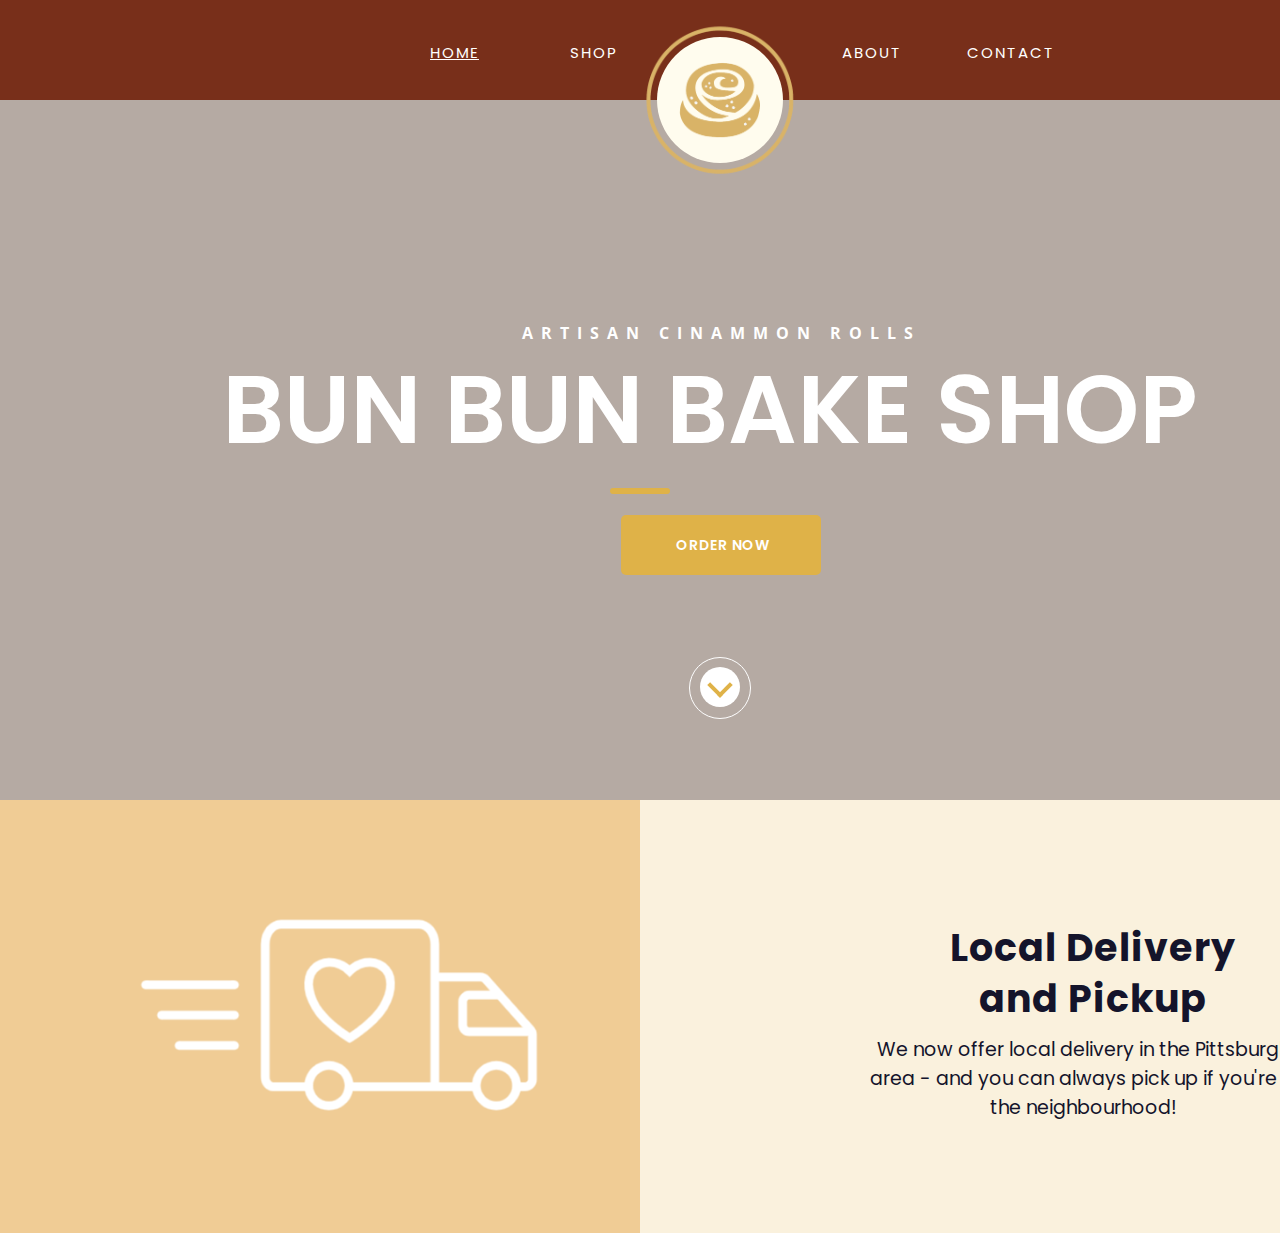
==== commit e2666095: "indenting and cleaning code" ====
--- a/index.html
+++ b/index.html
@@ -1,86 +1,74 @@
 <!DOCTYPE html>
 <html>
-          <head>
-            <meta charset="utf-8">
-          
-            <title>Bun Bun Bake Shop Home</title>
-            <meta name="description" content="Home page of Bun Bun Bake Shop, Nav Bar">
+  <head>
+    <meta charset="utf-8">
+  
+    <title>Bun Bun Bake Shop Home</title>
+    <meta name="description" content="Home page of Bun Bun Bake Shop, Nav Bar">
 
-            <link rel="stylesheet" href="style.css">
-            <link rel="preconnect" href="https://fonts.gstatic.com">
-            <link href="https://fonts.googleapis.com/css2?family=Poppins:wght@300;400;500;600;700&display=swap" rel="stylesheet">
-            <link href="https://fonts.googleapis.com/css2?family=Open+Sans:wght@400;700&display=swap" rel="stylesheet">
-          
-          </head>
-          
-          <body>
-              <div id="landing">
-                
-                <div  id="banner">
-                    
-                </div>
-                
+    <link rel="stylesheet" href="style.css">
+    <link rel="preconnect" href="https://fonts.gstatic.com">
+    <link href="https://fonts.googleapis.com/css2?family=Poppins:wght@300;400;500;600;700&display=swap" rel="stylesheet">
+    <link href="https://fonts.googleapis.com/css2?family=Open+Sans:wght@400;700&display=swap" rel="stylesheet">
+  
+  </head>
+  
+  <body>
+    <div id="landing">
+      
+      <div  id="banner"></div>
 
-                <div  id="bar">
-                </div>
-                <div class="nav" id="navhome">
-                  <div  id="navback"></div>
+      <div  id="bar"></div>
 
-                  <ul style="margin-top: 10px;">
-                    <li style="text-decoration:underline;"> HOME </li> <li> <a href="browsing.html">SHOP</a> </li> <li> FILL </li><li> ABOUT </li> <li> CONTACT </li>
-                  </ul>
+      <div class="nav" id="navhome">
+        <div  id="navback"></div>
 
-                  <div id="carticon"> </div>
+        <ul style="margin-top: 10px;">
+          <li style="text-decoration:underline;"> HOME </li> 
+          <li> <a href="browsing.html">SHOP</a> </li> 
+          <li> FILL </li>
+          <li> ABOUT </li> 
+          <li> CONTACT </li>
+        </ul>
 
+        <div id="carticon"> </div>
 
-                  <div class="logof">
-                    <div  id="e1_18"> </div>
-                    <div  id="e1_19"> </div>
-                  </div>
-                </div>
+        <div class="logof">
+          <div  id="e1_18"> </div>
+          <div  id="e1_19"> </div>
+        </div>
+      </div>
 
-                <div id="e1_20">
-                  <span  id="subt"> Artisan Cinammon Rolls</span>
-                  <a href="browsing.html">
-                  <div id="e1_22">
-                    <div  id="e1_23">
-                      
-                    </div>
-                    <span  id="orderButton">ORDER NOW</span>
-                  </div> </a>
-                  <span  id="e1_25">Bun Bun Bake Shop</span>
-                </div>
-                
-                <div id="e1_26">
-                  <div id="e1_27">
-                    <div  id="e1_28">
-                      
-                    </div>
-                    <div  id="e1_29">
-                      
-                    </div>
-                    <p>   <i class="arrow down" style="margin-left:20.5px;margin-top: 3px;"></i></p>
-                  </div>
-                </div> 
-              </div>
+      <div id="e1_20">
+        <span  id="subt"> Artisan Cinammon Rolls</span>
+        <a href="browsing.html">
+          <div id="e1_22">
+            <div  id="e1_23"></div>
+            <span  id="orderButton">ORDER NOW</span>
+          </div> 
+        </a>
+        <span  id="e1_25">Bun Bun Bake Shop</span>
+      </div>
+      
+      <div id="e1_26">
+        <div id="e1_27">
+          <div  id="e1_28"></div>
+          <div  id="e1_29"></div>
+          <p>  
+            <i class="arrow down" style="margin-left:20.5px;margin-top: 3px;"></i>
+          </p>
+        </div>
+      </div> 
+    </div>
 
-              <div  class="splitrow" style="background-color:#F0CC95;left:0%;"> </div>
-              <div  class="splitrow" style="background-color:#FAF1DD;left:50%;"> </div>
-              <div id="hpicon"> </div>
-              
+    <div  class="splitrow" style="background-color:#F0CC95;left:0%;"> </div>
+    <div  class="splitrow" style="background-color:#FAF1DD;left:50%;"> </div>
+    <div id="hpicon"> </div>
 
-              <div>
-                <h2 id="e1_35"> Local Delivery and Pickup </h2>
-                <span  id="e1_36">We now offer local delivery in the Pittsburgh area - and you can always pick up if you're in the neighbourhood! </span>
-              </div>
+    <div>
+      <h2 id="e1_35"> Local Delivery and Pickup </h2>
+      <span  id="e1_36">We now offer local delivery in the Pittsburgh area - and you can always pick up if you're in the neighbourhood! </span>
+    </div>
 
-              <!--
-              <div class="foot"> </div>
-              <footer>
-                <div class="foot"> 
-                  <p class="foot-text">Bun Bun Bake Shop</p>
-                </div>
-              </footer>
-            -->
-          </body>
-          </html>+  </body>
+</html>--- a/style.css
+++ b/style.css
@@ -19,26 +19,6 @@
   grid-auto-flow: column;
 }
 
-.prod {
-  width: 50%;
-  display: inline-block;
-  /*
-  display: grid;
-  grid-template-columns: 430px 430px;
-  grid-template-rows: 870px; 
-  /* grid-template-rows: 40px 270px 270px 270px; 
-  grid-gap: 75px;
-  margin-top: 45px;
-  justify-items: center;
-  justify-content: center;
-  align-items: stretch;
-  align-content: center;
-  grid-auto-rows: 500px;
-  grid-auto-flow: column; */
-}
-
-
-
 h2 {
   font-family: Poppins;
   font-size: 18px;
@@ -70,6 +50,12 @@
   padding: 5px 0px 10px 10px;
   margin-top:0px;
 }
+
+.prod {
+  width: 50%;
+  display: inline-block;
+}
+
 
 .description {
   font-family: Open Sans;
@@ -778,163 +764,3 @@
 }
 
 
-/* Product Cards */
-/*
-@import url(https://fonts.googleapis.com/css?family=Open+Sans:300,400,700);
-// Variables
-$regal-blue: #034378;
-$san-juan: #2d4e68;
-$bermuda: #77d7b9;
-$white: #fff;
-$black: #000;
-$open-sans: 'Open Sans',
-sans-serif;
-// clear-fix mixin
-@mixin cf {
-  &::before,
-  &::after {
-    content: '';
-    display: table;
-  }
-  &::after {
-    clear: both;
-  }
-}
-
-* {
-  box-sizing: border-box;
-}
-
-.cardTitle {
-  text-decoration: none;
-}
-
-.title {
-  font-family: $open-sans;
-  font-weight: 300;
-}
-
-.row {
-  max-width: 900px;
-  margin: 50px auto 0;
-}
-
-// Base styles
-.card {
-  float: left;
-  padding: 0 1.7rem;
-  width: 80%;
-  .menu-content {
-    @include cf;
-    margin: 0;
-    padding: 0;
-    list-style-type: none;
-    li {
-      display: inline-block;
-    }
-    a {
-      color: $white;
-    }
-    span {
-      position: absolute;
-      left: 50%;
-      top: 0;
-      font-size: 10px;
-      font-weight: 700;
-      font-family: 'Open Sans';
-      transform: translate(-50%, 0);
-    }
-  }
-  .wrapper {
-    background-color: $white;
-    position: relative;
-    overflow: hidden;
-    box-shadow: 0 19px 38px rgba($black, 0.3), 0 15px 12px rgba($black, 0.2);
-  }
-  .data {
-    float: right;
-    width: 60%;
-   height: 100%;
-    .content {
-      padding: 1em;
-      position: relative;
-      z-index: 1;
-    }
-  }
-  .author {
-    font-size: 12px;
-  }
-  .title {
-    margin-top: 10px;
-  }
-  .price {
-    height: 30px;
-    margin: 0;
-  }
-  input[type='checkbox'] {
-    display: none;
-  }
-  input[type='checkbox']:checked + .menu-content {
-    transform: translateY(-60px);
-  }
-}
-
-// First example styles
-.example-1 {
-  .wrapper {
-
-   
-  }
-  .date {
-    position: absolute;
-    top: 0;
-    left: 0;
-    background-color: $bermuda;
-    color: $white;
-    padding: 0.8em;
-    span {
-      display: block;
-      text-align: center;
-    }
-    .day {
-      font-weight: 700;
-      font-size: 24px;
-      text-shadow: 2px 3px 2px rgba($black, 0.18);
-    }
-    .month {
-      text-transform: uppercase;
-    }
-    .month,
-    .year {
-      font-size: 12px;
-    }
-  }
-  .content {
-    background-color: $white;
-    box-shadow: 0 5px 30px 10px rgba($black, 0.3);
-  }
-  .title {
-    a {
-      color: lighten($black, 50%);
-    }
-  }
-}
-
-.image {
-  float: left;
-  width: 40%;
-}
-
-.book-image {
-  width: 100%;
-  display: block;
-  height: 80%;
-  margin-top: auto;
-  margin-bottom: auto;
-}
-
-
-*/
-
-
-
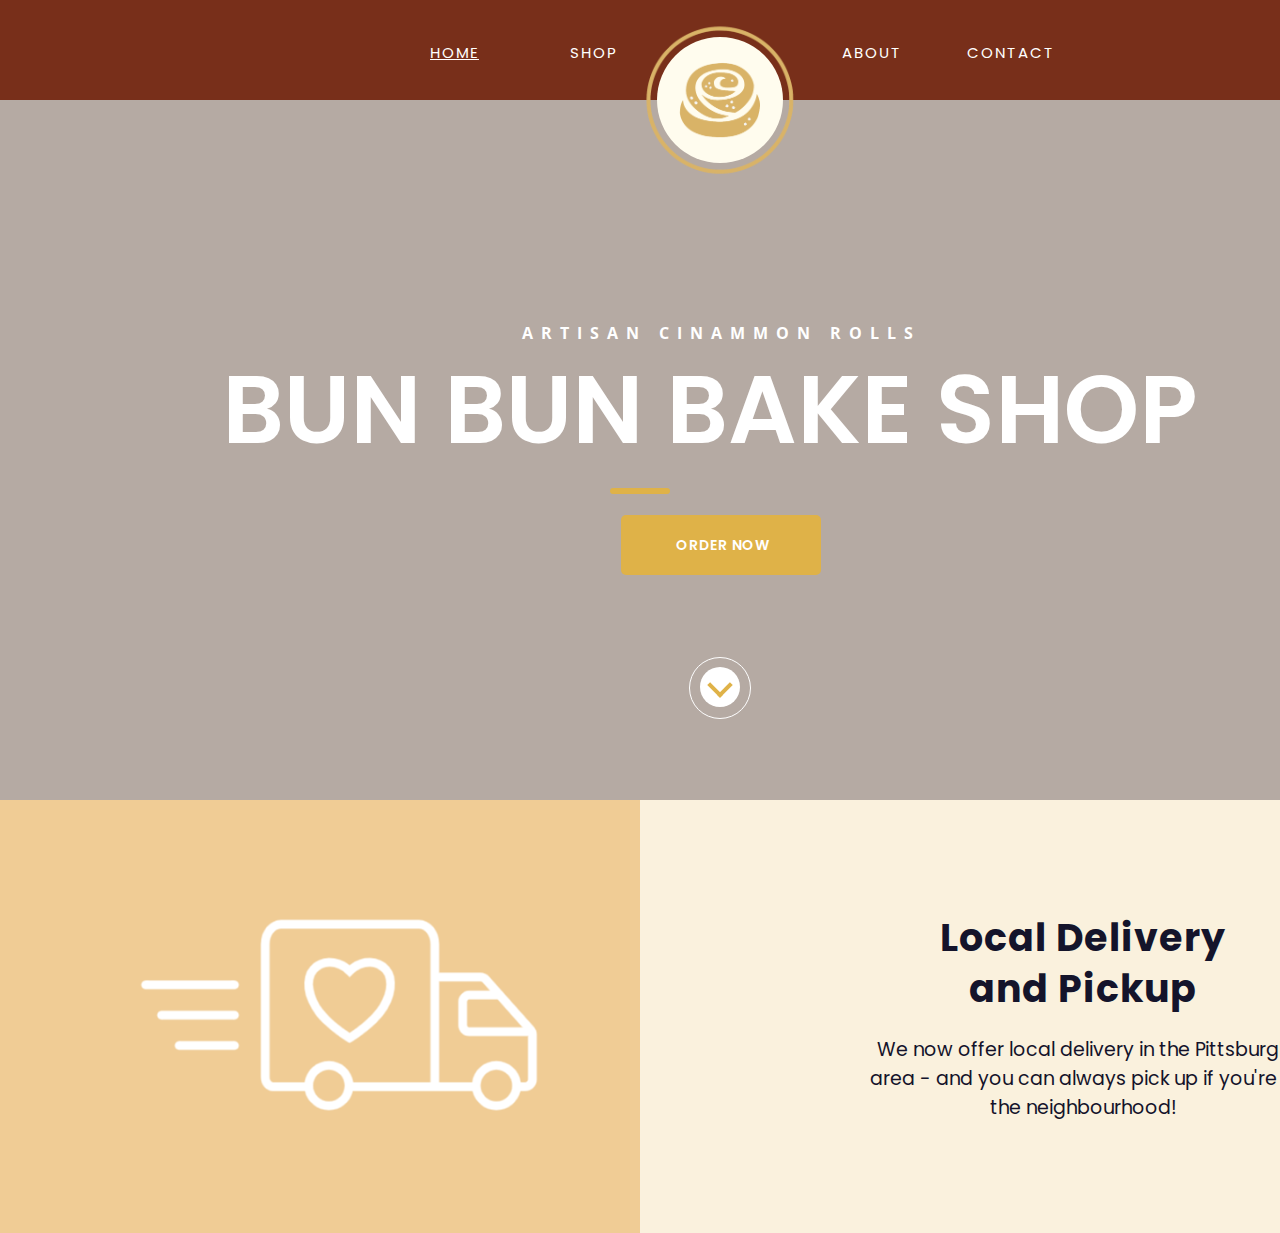
==== commit 77b5413d: "cited sources and added comments to all files!" ====
--- a/index.html
+++ b/index.html
@@ -1,5 +1,5 @@
 <!DOCTYPE html>
-<html>
+<html lang="en">
   <head>
     <meta charset="utf-8">
   
@@ -16,10 +16,12 @@
   <body>
     <div id="landing">
       
+      <!-- Center Banner Background Image-->
       <div  id="banner"></div>
 
       <div  id="bar"></div>
 
+      <!-- Navigation Bar -->
       <div class="nav" id="navhome">
         <div  id="navback"></div>
 
@@ -39,7 +41,8 @@
         </div>
       </div>
 
-      <div id="e1_20">
+      <!-- Center Banner Text-->
+      <div id="banner-text">
         <span  id="subt"> Artisan Cinammon Rolls</span>
         <a href="browsing.html">
           <div id="e1_22">
@@ -47,13 +50,14 @@
             <span  id="orderButton">ORDER NOW</span>
           </div> 
         </a>
-        <span  id="e1_25">Bun Bun Bake Shop</span>
+        <span  id="center-text">Bun Bun Bake Shop</span>
       </div>
       
-      <div id="e1_26">
-        <div id="e1_27">
-          <div  id="e1_28"></div>
-          <div  id="e1_29"></div>
+      <!-- Arrow pointing down -->
+      <div id="pointer">
+        <div id="pointer-elems">
+          <div  id="outer-circle"></div>
+          <div  id="inner-circle"></div>
           <p>  
             <i class="arrow down" style="margin-left:20.5px;margin-top: 3px;"></i>
           </p>
@@ -61,13 +65,14 @@
       </div> 
     </div>
 
+    <!-- Below initial view of landing page, more content about the shop can be highlighted -->
     <div  class="splitrow" style="background-color:#F0CC95;left:0%;"> </div>
     <div  class="splitrow" style="background-color:#FAF1DD;left:50%;"> </div>
     <div id="hpicon"> </div>
 
     <div>
-      <h2 id="e1_35"> Local Delivery and Pickup </h2>
-      <span  id="e1_36">We now offer local delivery in the Pittsburgh area - and you can always pick up if you're in the neighbourhood! </span>
+      <h2 id="home-row1"> Local Delivery and Pickup </h2>
+      <span  id="home-row1-subt">We now offer local delivery in the Pittsburgh area - and you can always pick up if you're in the neighbourhood! </span>
     </div>
 
   </body>
--- a/style.css
+++ b/style.css
@@ -1,32 +1,23 @@
-header, footer {
-  background-color: #ffa500;
+/* Style Sheet for Bun Bun Bake Shop website 
+   Mashia Mazumder (mmazumde)
+   PUI Spring 2021
+*/
+
+/* -------------- SECTION 1: General Styles --------------
+   Classes in this section are used across multiple pages
+*/
+
+/* Header styles */
+
+h2 {
+  font-family: Poppins;
+  font-style: normal;
+  font-weight: 700;
+  font-size: 38px;
+  line-height: 136%; 
   text-align: center;
-  min-width: 500px;
-}
-
-main {
-  display: grid;
-  grid-template-columns: 430px 430px;
-  grid-template-rows: repeat(3, 270px);
-  /* grid-template-rows: 40px 270px 270px 270px; */
-  grid-gap: 75px;
-  margin-top: 45px;
-  justify-items: center;
-  justify-content: center;
-  align-items: stretch;
-  align-content: center;
-  grid-auto-rows: 500px;
-  grid-auto-flow: column;
-}
-
-h2 {
-  font-family: Poppins;
-  font-size: 18px;
-  font-weight: 600;
-  letter-spacing: 0.3px;
-  text-align: left;
-  color: #ffa500;
-  padding: 10px 0px 10px 10px;
+  letter-spacing: 1px;
+  color: #14142B;
 }
 
 h3 {
@@ -51,12 +42,497 @@
   margin-top:0px;
 }
 
+/* Footer */
+footer {
+  background-color: #ffa500;
+  text-align: center;
+}
+
+img {
+  width: 100%;
+  height: auto;
+}
+
+/* Formatting links (for nav bar)
+   NOTE: Code below is adapted from W3Schools "CSS Links" tutorial 
+   found at https://www.w3schools.com/css/css_link.asp
+*/
+a {
+  color:white;
+  text-decoration: none;
+}
+
+a:link {
+  text-decoration: none;
+}
+
+a:hover {
+  text-decoration: underline;
+}
+
+/* Navigation Bar */
+.nav {
+  margin:0;
+  padding: 20px 0;
+
+}
+
+/* List items in nav bar */
+.nav li {
+  color:white;
+  font-family:Poppins;
+  text-align:center;
+  font-size:15px;
+  letter-spacing:2px;
+  line-height: 6.5px;
+  position:relative;
+  left:339px;
+  display: inline-block;
+  width: 135px;
+}
+
+/* Maroon block of navigation bar */
+#navback { 
+  background-color:rgba(109, 26, 2, 0.85);
+  width:1441px;
+  height:100px;
+  position:absolute;
+  left:0px;
+  top:0px;
+}
+
+/* Logo placement, overlaps with navigation bar */
+.logof { 
+  width:202px;
+  height:166px;
+  position:absolute;
+  left:619px;
+  top:17px;
+}
+
+/* Off-white circle behind logo */
+#e1_18 { 
+  border-radius:500px;
+  background-color:rgba(255, 252, 238, 1);
+  width:126px;
+  height:126px;
+  position:absolute;
+  left:38px;
+  top:20px;
+}
+
+/* Logo image */ 
+#e1_19 { 
+  width:202px;
+  height:166px;
+  position:absolute;
+  left:0px;
+  top:0px;
+  background-image:url(images/cinnamon-roll-logo.png);
+  background-repeat:no-repeat;
+  background-size:cover;
+}
+
+/* Cart image for nav bar*/ 
+#carticon {
+    position: absolute;
+    width: 45px;
+    height: 37px;
+    left: 1340px;
+    top: 35px;
+    background: url(images/shopping-cart-icon.png);
+    background-size: 45px;
+}
+
+/* Call-to-action button element 
+   Used with "Order Now" and "Add to Cart" buttons 
+*/
+#e1_22 { 
+  width:200px;
+  height:60px;
+  position:absolute;
+  left:620px;
+  top:189px;
+}
+
+/* Call-to-action button fill */
+#e1_23 { 
+  background-color:rgba(223, 178, 72, 1);
+  width:200px;
+  height:60px;
+  position:absolute;
+  left:0px;
+  top:0px;
+  border-radius: 5px;
+}
+
+/* Footer Text - used for shop name */
+.foot-text {
+  font-family: Poppins;
+  font-size: 22px;
+  font-weight: 500;
+  letter-spacing: 0.3px;
+  text-align: center;
+  color: white;
+  padding: 35px 0px 10px 10px;
+  margin-bottom: 0px;
+}
+
+/* Container for footer text */ 
+.foot {
+  width: 100%;
+  height: 100px;
+  background-color: #ffa500;
+}
+
+
+/* ------------- SECTION 2: Home Page ------------- */
+
+/* Large background image  */
+#banner { 
+  width:1440px;
+  height:800px;
+  position:absolute;
+  left:0px;
+  top:0px;
+  background-image:url(images/banner-background.png);
+  background-repeat:no-repeat;
+  background-size:cover;
+  box-shadow:0 3000px rgb(50 20 0 / 36%) inset;
+}
+
+/* Text placement on banner */
+#banner-text { 
+  width:1440px;
+  height:249px;
+  position:absolute;
+  left:1px;
+  top:326px;
+}
+
+/* Sub-header, placed above large banner text
+   used for "Artisan Rolls" text */
+#subt { 
+  color: white;
+    font-family: Open Sans;
+    font-style: normal;
+    font-weight: bold;
+    font-size: 16px;
+    line-height: 14px;
+    letter-spacing: 0.5em;
+    text-transform: uppercase;
+    position: absolute;
+    left: 50%;
+    transform: translate(-50%, 0%);
+}
+
+/* Large text at center of banner - "Bun Bun Bake Shop" */
+#center-text { 
+  color:rgba(255, 255, 255, 1);
+  width:998px;
+  height:139px;
+  position:absolute;
+  left:221px;
+  top:14px;
+
+  font-family: Poppins;
+  font-style: normal;
+  font-weight: 550;
+  font-size: 96px;
+  line-height: 0px;
+  
+  display: flex;
+  align-items: center;
+  text-align: center;
+  text-transform: uppercase;
+}
+
+/* Small bar under banner title "Bun Bun Bake Shop" */
+#bar { 
+  background-color:rgba(223, 178, 72, 1);
+  width:60px;
+  height:6px;
+  position:relative;
+  top:480px;
+  margin-left: auto;
+  margin-right:auto;
+  border-radius: 50px;
+}
+
+/* "Order Now" Button */
+#orderButton { 
+  position: absolute;
+  left: 51%;
+  right: 0%;
+  top: 0%;
+  bottom: 0%;
+  transform: translate(-50%,0%);
+  width: fit-content;
+  
+  font-family: Poppins;
+  font-style: normal;
+  font-weight: 600;
+  font-size: 14px;
+  line-height: 20px;
+  
+  display: flex;
+  align-items: center;
+  text-align: center;
+  letter-spacing: 0.05em;
+  color:white;
+
+}
+
+/* Pointing arrow to guide users to scroll down on home page */
+#pointer { 
+  width:60px;
+  height:60px;
+  position:absolute;
+  left:690px;
+  top:657px;
+}
+
+/* The 3 elements below are children of the pointer element */
+#pointer-elems { 
+  width:60px;
+  height:60px;
+  position:absolute;
+  left:0px;
+  top:0px;
+}
+#outer-circle { 
+  border-radius:500px;
+  border:1px solid white;
+  width:60px;
+  height:60px;
+  position:absolute;
+  left:-1px;
+  top:0px;
+}
+#inner-circle { 
+  border-radius:500px;
+  background-color:white;
+  width:40px;
+  height:40px;
+  position:absolute;
+  left:10px;
+  top:10px;
+}
+
+/* Arrow icon 
+   NOTE: This code was taken from W3Schools "CSS Arrows" examples 
+   found at https://www.w3schools.com/howto/howto_css_arrows.asp
+*/
+.arrow {
+    border: solid rgb(223 178 72);
+    border-width: 0 4px 4px 0;
+    display: inline-block;
+    padding: 7px;
+}
+
+/* Combine with arrow, for arrow pointing down */
+.down {
+  transform: rotate(45deg);
+}
+/* --- End of arrow code --- */
+
+/* Container - Used to create row with 2 colored columns */
+.splitrow {
+    width: 50%;
+    height: 433px;
+    position: absolute;
+    top: 800px;
+}
+
+/* Title formatting for home page rows */
+#home-row1 { 
+  position: absolute;
+  width:365px;
+  height:102px;
+  left:900px;
+  top:880px;
+}
+
+/* Caption formatting for home page rows */
+#home-row1-subt { 
+  color:rgb(20,19,42);
+  width:438px;
+  position:absolute;
+  left:864px;
+  top:1035px;
+  font-family:Poppins;
+  text-align:center;
+  font-size:19px;
+  letter-spacing:0.75;
+  line-height:px;
+}
+
+/* Image for home page row 1 */
+#hpicon{
+    position: absolute;
+    width: 450px;
+    height: 380px;
+    left: 114px;
+    top: 790px;
+    background: url(images/truck_icon.png);
+    background-size: cover;
+}
+
+/* ------------- SECTION 3: Product Gallery ------------- */
+
+/* Grid for product gallery 
+   NOTE: This code was adapted from a Codeacamy "Advanced CSS Grid" lesson,
+   accessed through the "Grid" chapter of the "Learn CSS" introductory course. 
+   https://www.codecademy.com/courses/learn-css/lessons/css-grid-ii/exercises/review-ii
+
+   I adjusted the code to match specific column and row dimensions, gaps, and areas. 
+*/
+main {
+  display: grid;
+  grid-template-columns: 430px 430px;
+  grid-template-rows: repeat(3, 270px);
+  grid-gap: 75px;
+  margin-top: 45px;
+  justify-content: center;
+  align-items: stretch;
+  align-content: center;
+  grid-auto-rows: 500px;
+  grid-auto-flow: column;
+}
+
+.container {
+  min-width: 500px;
+  margin: auto;
+  grid-template-areas: "left right"
+                       "footer footer";
+  grid-template-columns: 200px 400px;
+  grid-template-rows: 150px 200px 600px 200px;
+}
+
+.left {
+  grid-area: left;
+}
+
+.right {
+  grid-area: right;
+}
+/* --- End of code adapted from Codecademy -- */
+
+/* Product card in grid cell */
+.order {
+  box-shadow: 3px 3px 8px rgba(0, 0, 0, 0.25);
+  width: 400px;
+  border-top-left-radius:30px;
+  border-top-right-radius:30px;
+  border-bottom-left-radius:30px;
+  border-bottom-right-radius:30px;
+  height: 270px;
+}
+
+/* Image on product cards */
+.prod-img{
+  width: 240px;
+  object-fit: cover;
+  height: 270px;
+  border-top-left-radius:30px;
+  border-bottom-left-radius:30px;
+  float: left;
+}
+
+/* Content on product cards */
+.prod-info {
+  float: right;
+  width: 150px;
+
+  .content {
+    padding: 1em;
+    position: relative;
+    z-index: 1;
+  }
+}
+
+/* Plus icon at the bottom right of product cards */
+.plus-img{
+  width: 50px;
+  object-fit: cover;
+  height: 50px;
+  float:right;
+  padding-right: 18px;
+  padding-bottom: 18px;
+  top: 35px;
+  margin-top: 35px;
+}
+
+/* Dropdown Button 
+   NOTE: the code below pertaining to the dropdown button was adapted from 
+   W3Schools example at https://www.w3schools.com/howto/howto_css_dropdown.asp
+   I adjusted the code to match the site's font and color patterns. 
+*/
+.dropbtn {
+  background-color: #ffa500;
+  font-family: Poppins;
+  color: white;
+  padding: 16px;
+  font-size: 15px;
+  border: none;
+}
+
+/* The container <div> - needed to position the dropdown content */
+.dropdown {
+  position: relative;
+  display: inline-block;
+  left:50%;
+  transform: translate(-50%,0px);
+}
+
+/* Dropdown Content (Hidden by Default) */
+.dropdown-content {
+  display: none;
+  position: absolute;
+  background-color: #f1f1f1;
+  font-family: Poppins;
+  font-size:13.5px;
+  min-width: 160px;
+  box-shadow: 0px 8px 16px 0px rgba(0,0,0,0.2);
+  z-index: 1;
+}
+
+/* Links inside the dropdown */
+.dropdown-content a {
+  color: black;
+  padding: 12px 16px;
+  text-decoration: none;
+  display: block;
+}
+
+/* Change color of dropdown links on hover */
+.dropdown-content a:hover {background-color: #ddd;}
+
+/* Show the dropdown menu on hover */
+.dropdown:hover .dropdown-content {display: block;}
+
+/* Change the background color of the dropdown button when the dropdown content is shown */
+.dropdown:hover .dropbtn {background-color: #E49400;}
+/* -- End of Dropdown Menu code -- */
+
+
+/* ------------- SECTION 4: Individual Product Pages ------------- */
+
+/* Element for 2-column layout */
 .prod {
   width: 50%;
   display: inline-block;
 }
 
-
+/* Container for product info */
+#prod-order {
+  width:40%;
+  position: absolute;
+  top: 200px;
+  left: 55%; /* Positioned as right column */
+}
+
+/* Font styling for product details */
 .description {
   font-family: Open Sans;
   font-size: 13px; 
@@ -67,700 +543,18 @@
   text-align: left;
   padding: 10px 0px 10px 10px;
   margin-bottom: 0px;
-
-}
-
-img {
-  width: 100%;
-  height: auto;
-}
-
-.order {
-  box-shadow: 3px 3px 8px rgba(0, 0, 0, 0.25);
-  /* box-shadow: 0 1px 1px 0 rgba(0, 0, 0, 0.5); */
-  width: 400px;
-  border-top-left-radius:30px;
-  border-top-right-radius:30px;
-  border-bottom-left-radius:30px;
-  border-bottom-right-radius:30px;
-  height: 270px;
-}
-
-.a {
-
-}
-
-.c {
-
-}
-
-.time {
-  padding-left: 10px;
-  padding-top: 10px;
-  width: 20px;
-  height: auto;
-}
-
-.mins {
-  display: inline-block;
-  font-family: Poppins;
-  font-size: 14px;
-  font-weight: 500;
-  letter-spacing: 0.3px;
-  text-align: left;
-  color: #4a4a4a;
-  position: relative;
-  bottom: 5px;
-}
-
-/*
-.description {
-  font-family: Work Sans;
-  font-size: 14px;
-  font-weight: 300;
-  line-height: 1.29;
-  letter-spacing: 0.1px;
-  text-align: left;
-  color: #4a4a4a;
-  padding: 10px 0px 10px 10px;
-  border-top: 1px solid #4a4a4a;
-}
-*/
-
-.logo {
-  width: 115px;
-  height: 21.1px;
-  object-fit: contain;
-  padding: 20px;
-}
-
-.container {
-  min-width: 500px;
-  margin: auto;
-  grid-template-areas: "left right"
-                       "footer footer";
-  grid-template-columns: 200px 400px;
-  grid-template-rows: 150px 200px 600px 200px;
-}
-
-header {
-  grid-area: header;
-}
-
-footer {
-  margin-top: 44px;
-  grid-area: footer;
-}
-
-nav {
-  grid-area: nav;
-}
-
-.left {
-  grid-area: left;
-}
-
-.right {
-  grid-area: right;
-}
-
-#e1_3 { 
-  overflow:hidden;
-  background-color:rgba(255, 255, 255, 1);
-  width:1440px;
-  height:2305px;
-  position:absolute;
-}
-#landing { 
-  /* width:1440px;
-  height:800px;
-  position:absolute;
-  left:0px;
-  top:0px; */
-}
-#e1_5 { 
-  width:1440px;
-  height:800px;
-  position:absolute;
-  left:0px;
-  top:0px;
-}
-#banner { 
-  width:1440px;
-  height:800px;
-  position:absolute;
-  left:0px;
-  top:0px;
-  background-image:url(images/eheader_bg.png);
-  background-repeat:no-repeat;
-  background-size:cover;
-  box-shadow:0 3000px rgb(50 20 0 / 36%) inset;
-}
-#e1_7 { 
-  transform: rotate(-90deg);
-    border: 1px solid rgba(255, 255, 255, 1);
-    width: 82px;
-    height: 1px;
-    position: relative;
-    /* left: 678px; */
-    top: 799px;
-    margin-left: auto;
-    margin-right: auto;
-}
-#e1_8 { 
-  transform: rotate(-3.12737043874882e-22deg);
-  border:1px solid rgba(255, 255, 255, 1);
-  width:530px;
-  height:1px;
-  position:absolute;
-  left:830px;
-  top:100px;
-}
-#e1_9 { 
-  transform: rotate(-3.3078712509457656e-16deg);
-  border:1px solid rgba(255, 255, 255, 1);
-  width:530px;
-  height:1px;
-  position:absolute;
-  left:80px;
-  top:100px;
-}
-#bar { 
-  background-color:rgba(223, 178, 72, 1);
-  width:60px;
-  height:6px;
-  position:relative;
-  /* left:691px; */
-  top:480px;
-  margin-left: auto;
-  margin-right:auto;
-  border-top-left-radius:50px;
-  border-top-right-radius:50px;
-  border-bottom-left-radius:50px;
-  border-bottom-right-radius:50px;
-}
-
-.nav {
-  margin:0;
-  padding: 20px 0;
-
-}
-
-.nav li {
-  color:white;
-  font-family:Poppins;
-  text-align:center;
-  font-size:15px;
-  letter-spacing:2px;
-  line-height: 6.5px;
-  position:relative;
-  left:339px;
-  /* top:0px; */
-  display: inline-block;
-  width: 135px;
-
-}
-
-a {
-  color:white;
-  text-decoration: none;
-}
-
-a:link {
-  text-decoration: none;
-}
-
-a:hover {
-  text-decoration: underline;
-}
-
+}
+
+/* Links in product page, e.g. 'Return to Shop' */
 .grey a:hover {
   text-decoration: underline;
   color: rgba(0,0,0,0.8);
 }
 
-.block{
-  background-color:#F0CC95;
-  width:50%;
-  position:absolute;
-  left:0px;
-}
-
-#navbar { 
-  width:1441px;
-  height:183px;
-  position:absolute;
-  left:0px;
-  top:0px;
-
-}
-#navback { 
-  background-color:rgba(109, 26, 2, 0.85);
-  width:1441px;
-  height:100px;
-  position:absolute;
-  left:0px;
-  top:0px;
-}
-#e1_13 { 
-  color:rgba(255, 255, 255, 1);
-  width:135px;
-  height:100px;
-  position:absolute;
-  left:339px;
-  top:0px;
-  font-family:Poppins;
-  text-align:center;
-  font-size:15px;
-  letter-spacing:3;
-  line-height:px;
-}
-#e1_14 { 
-  color:rgba(255, 255, 255, 1);
-  width:135px;
-  height:100px;
-  position:absolute;
-  left:479px;
-  top:0px;
-  font-family:Poppins;
-  text-align:center;
-  font-size:15px;
-  letter-spacing:3;
-  line-height:px;
-}
-#e1_15 { 
-  color:rgba(255, 255, 255, 1);
-  width:134px;
-  height:100px;
-  position:absolute;
-  left:837px;
-  top:0px;
-  font-family:Poppins;
-  text-align:center;
-  font-size:15px;
-  letter-spacing:3;
-  line-height:px;
-}
-#e1_16 { 
-  color:rgba(255, 255, 255, 1);
-  width:135px;
-  height:100px;
-  position:absolute;
-  left:969px;
-  top:0px;
-  font-family:Poppins;
-  text-align:center;
-  font-size:15px;
-  letter-spacing:3;
-  line-height:px;
-}
-.logof { 
-  width:202px;
-  height:166px;
-  position:absolute;
-  left:619px;
-  top:17px;
-}
-#e1_18 { 
-  border-radius:500px;
-  background-color:rgba(255, 252, 238, 1);
-  width:126px;
-  height:126px;
-  position:absolute;
-  left:38px;
-  top:20px;
-}
-#e1_19 { 
-  width:202px;
-  height:166px;
-  position:absolute;
-  left:0px;
-  top:0px;
-  background-image:url(images/e95_957843_transparent_cinnamon_rolls_png_cinnamon_roll_icon_png_1.png);
-  background-repeat:no-repeat;
-  background-size:cover;
-}
-#e1_20 { 
-  width:1440px;
-  height:249px;
-  position:absolute;
-  left:1px;
-  top:326px;
-}
-#subt { 
-
-  color: white;
-    font-family: Open Sans;
-    font-style: normal;
-    font-weight: bold;
-    font-size: 16px;
-    line-height: 14px;
-    /* display: flex; */
-    /* align-items: center; */
-    /* text-align: center; */
-    letter-spacing: 0.5em;
-    text-transform: uppercase;
-    position: absolute;
-    left: 50%;
-    transform: translate(-50%, 0%);
-}
-#e1_22 { 
-  width:200px;
-  height:60px;
-  position:absolute;
-  left:620px;
-  top:189px;
-}
-
+/* Positioning Add to Cart button */
 #addButton1 { 
   width:200px;
   height:60px;
   position:absolute;
   left:50%;
 }
-
-#e1_23 { 
-  background-color:rgba(223, 178, 72, 1);
-  width:200px;
-  height:60px;
-  position:absolute;
-  left:0px;
-  top:0px;
-  border-top-left-radius:5px;
-  border-top-right-radius:5px;
-  border-bottom-left-radius:5px;
-  border-bottom-right-radius:5px;
-}
-#orderButton { 
-  position: absolute;
-  left: 51%;
-  right: 0%;
-  top: 0%;
-  bottom: 0%;
-  transform: translate(-50%,0%);
-  width: fit-content;
-  
-  font-family: Poppins;
-  font-style: normal;
-  font-weight: 600;
-  font-size: 14px;
-  line-height: 20px;
-  
-  display: flex;
-  align-items: center;
-  text-align: center;
-  letter-spacing: 0.05em;
-  color:white;
-
-}
-
-#addButton { 
-  position: absolute;
-  left: 51%;
-  right: 0%;
-  top: 0%;
-  bottom: 0%;
-  transform: translate(-50%,0%);
-  
-  font-family: Poppins;
-  font-style: normal;
-  font-weight: 600;
-  font-size: 14px;
-  line-height: 20px;
-  
-  display: flex;
-  align-items: center;
-  text-align: center;
-  letter-spacing: 0.05em;
-  color:white;
-
-}
-
-
-#e1_25 { 
-  color:rgba(255, 255, 255, 1);
-  width:998px;
-  height:139px;
-  position:absolute;
-  left:221px;
-  top:14px;
-  
-  /*
-  font-family:Poppins;
-  text-align:center;
-  font-size:96px;
-  letter-spacing:0;
-  line-height:px; */
-
-  font-family: Poppins;
-  font-style: normal;
-  font-weight: 550;
-  font-size: 96px;
-  line-height: 0px;
-  /* or 0% */
-  
-  display: flex;
-  align-items: center;
-  text-align: center;
-  text-transform: uppercase;
-}
-#e1_26 { 
-  width:60px;
-  height:60px;
-  position:absolute;
-  left:690px;
-  top:657px;
-}
-#e1_27 { 
-  width:60px;
-  height:60px;
-  position:absolute;
-  left:0px;
-  top:0px;
-}
-#e1_28 { 
-  border-radius:500px;
-  border:1px solid rgba(255, 255, 255, 1);
-  width:60px;
-  height:60px;
-  position:absolute;
-  left:-1px;
-  top:0px;
-}
-#e1_29 { 
-  border-radius:500px;
-  background-color:rgba(255, 255, 255, 1);
-  width:40px;
-  height:40px;
-  position:absolute;
-  left:10px;
-  top:10px;
-}
-#e1_30 { 
-  color:rgba(51.00000075995922, 51.00000075995922, 51.00000075995922, 1);
-  width:40px;
-  height:40.000003814697266px;
-  position:absolute;
-  left:10px;
-  top:9.999990463256836px;
-  font-family:Font Awesome 5 Free;
-  text-align:center;
-  font-size:20px;
-  letter-spacing:0;
-}
-#e1_31 { 
-  border:2px solid rgba(255, 255, 255, 1);
-  width:24px;
-  height:43px;
-  position:absolute;
-  left:38px;
-  top:388px;
-}
-#e1_32 { 
-  transform: rotate(180deg);
-  border:2px solid rgba(255, 255, 255, 1);
-  width:24px;
-  height:43px;
-  position:absolute;
-  left:1407px;
-  top:388px;
-}
-#e1_33 { 
-  background-color:rgba(249.6875050663948, 241.0063236951828, 220.55729538202286, 1);
-  width:1440px;
-  height:433px;
-  position:absolute;
-  left:0px;
-  top:800px;
-}
-#e1_34 { 
-  background-color:rgba(240.12501418590546, 203.7060508131981, 149.07761335372925, 1);
-  width:721px;
-  height:433px;
-  position:absolute;
-  left:0px;
-  top:800px;
-}
-
-h2 {
-  font-family: Poppins;
-  font-style: normal;
-  font-weight: 700;
-  font-size: 38px;
-  line-height: 136%; 
-  
-  text-align: center;
-  letter-spacing: 1px;
-  
-  color: #14142B;
-}
-
-#e1_35 { 
-  position: absolute;
-  width:365px;
-  height:102px;
-  left:900px;
-  top:880px;
-
-}
-#e1_36 { 
-  color:rgba(20.113124437630177, 19.65625025331974, 42.5000012665987, 1);
-  width:438px;
-  position:absolute;
-  left:864px;
-  top:1035px;
-  font-family:Poppins;
-  text-align:center;
-  font-size:19px;
-  letter-spacing:0.75;
-  line-height:px;
-}
-
-
-.arrow {
-    border: solid rgb(223 178 72);
-    border-width: 0 4px 4px 0;
-    display: inline-block;
-    padding: 7px;
-
-}
-
-.down {
-  transform: rotate(45deg);
-  -webkit-transform: rotate(45deg);
-}
-
-.splitrow {
-    width: 50%;
-    height: 433px;
-    position: absolute;
-    top: 800px;
-}
-
-
-#hpicon{
-    position: absolute;
-    width: 450px;
-    height: 380px;
-    left: 114px;
-    top: 790px;
-    background: url(images/truck_icon.png);
-    background-size: cover;
-}
-
-
-#carticon {
-    position: absolute;
-    width: 45px;
-    height: 37px;
-    left: 1340px;
-    top: 35px;
-    background: url(images/shopping-cart-icon.png);
-    background-size: 45px;
-}
-
-.prod-img{
-  width: 240px;
-  object-fit: cover;
-  height: 270px;
-  border-top-left-radius:30px;
-  border-bottom-left-radius:30px;
-  float: left;
-}
-
-.prod-info {
-   float: right;
-   width: 150px;
-   /* height: 100%; */
-
-    .content {
-      padding: 1em;
-      position: relative;
-      z-index: 1;
-    }
-  }
-
-.plus-img{
-  width: 50px;
-  object-fit: cover;
-  height: 50px;
-  float:right;
-  padding-right: 18px;
-  padding-bottom: 18px;
-  top: 35px;
-  margin-top: 35px;
-}
-
-.foot {
-  width: 100%;
-  height: 100px;
-  background-color: #ffa500;
-}
-
-/* Dropdown Button */
-.dropbtn {
-  background-color: #ffa500;
-  font-family: Poppins;
-  color: white;
-  padding: 16px;
-  font-size: 15px;
-  border: none;
-  /*left:50%;*/
-}
-
-/* The container <div> - needed to position the dropdown content */
-.dropdown {
-  position: relative;
-  display: inline-block;
-  left:50%;
-  transform: translate(-50%,0px);
-}
-
-/* Dropdown Content (Hidden by Default) */
-.dropdown-content {
-  display: none;
-  position: absolute;
-  background-color: #f1f1f1;
-  font-family: Poppins;
-  font-size:13.5px;
-  min-width: 160px;
-  box-shadow: 0px 8px 16px 0px rgba(0,0,0,0.2);
-  z-index: 1;
-}
-
-/* Links inside the dropdown */
-.dropdown-content a {
-  color: black;
-  padding: 12px 16px;
-  text-decoration: none;
-  display: block;
-}
-
-/* Change color of dropdown links on hover */
-.dropdown-content a:hover {background-color: #ddd;}
-
-/* Show the dropdown menu on hover */
-.dropdown:hover .dropdown-content {display: block;}
-
-/* Change the background color of the dropdown button when the dropdown content is shown */
-.dropdown:hover .dropbtn {background-color: #E49400;}
-
-.foot-text {
-  font-family: Poppins;
-  font-size: 22px;
-  font-weight: 500;
-  letter-spacing: 0.3px;
-  text-align: center;
-  color: white;
-  padding: 35px 0px 10px 10px;
-  margin-bottom: 0px;
-}
-
-#prod-order {
-  width:40%;
-  position: absolute;
-  top: 200px;
-  left: 55%;
-}
-
-
